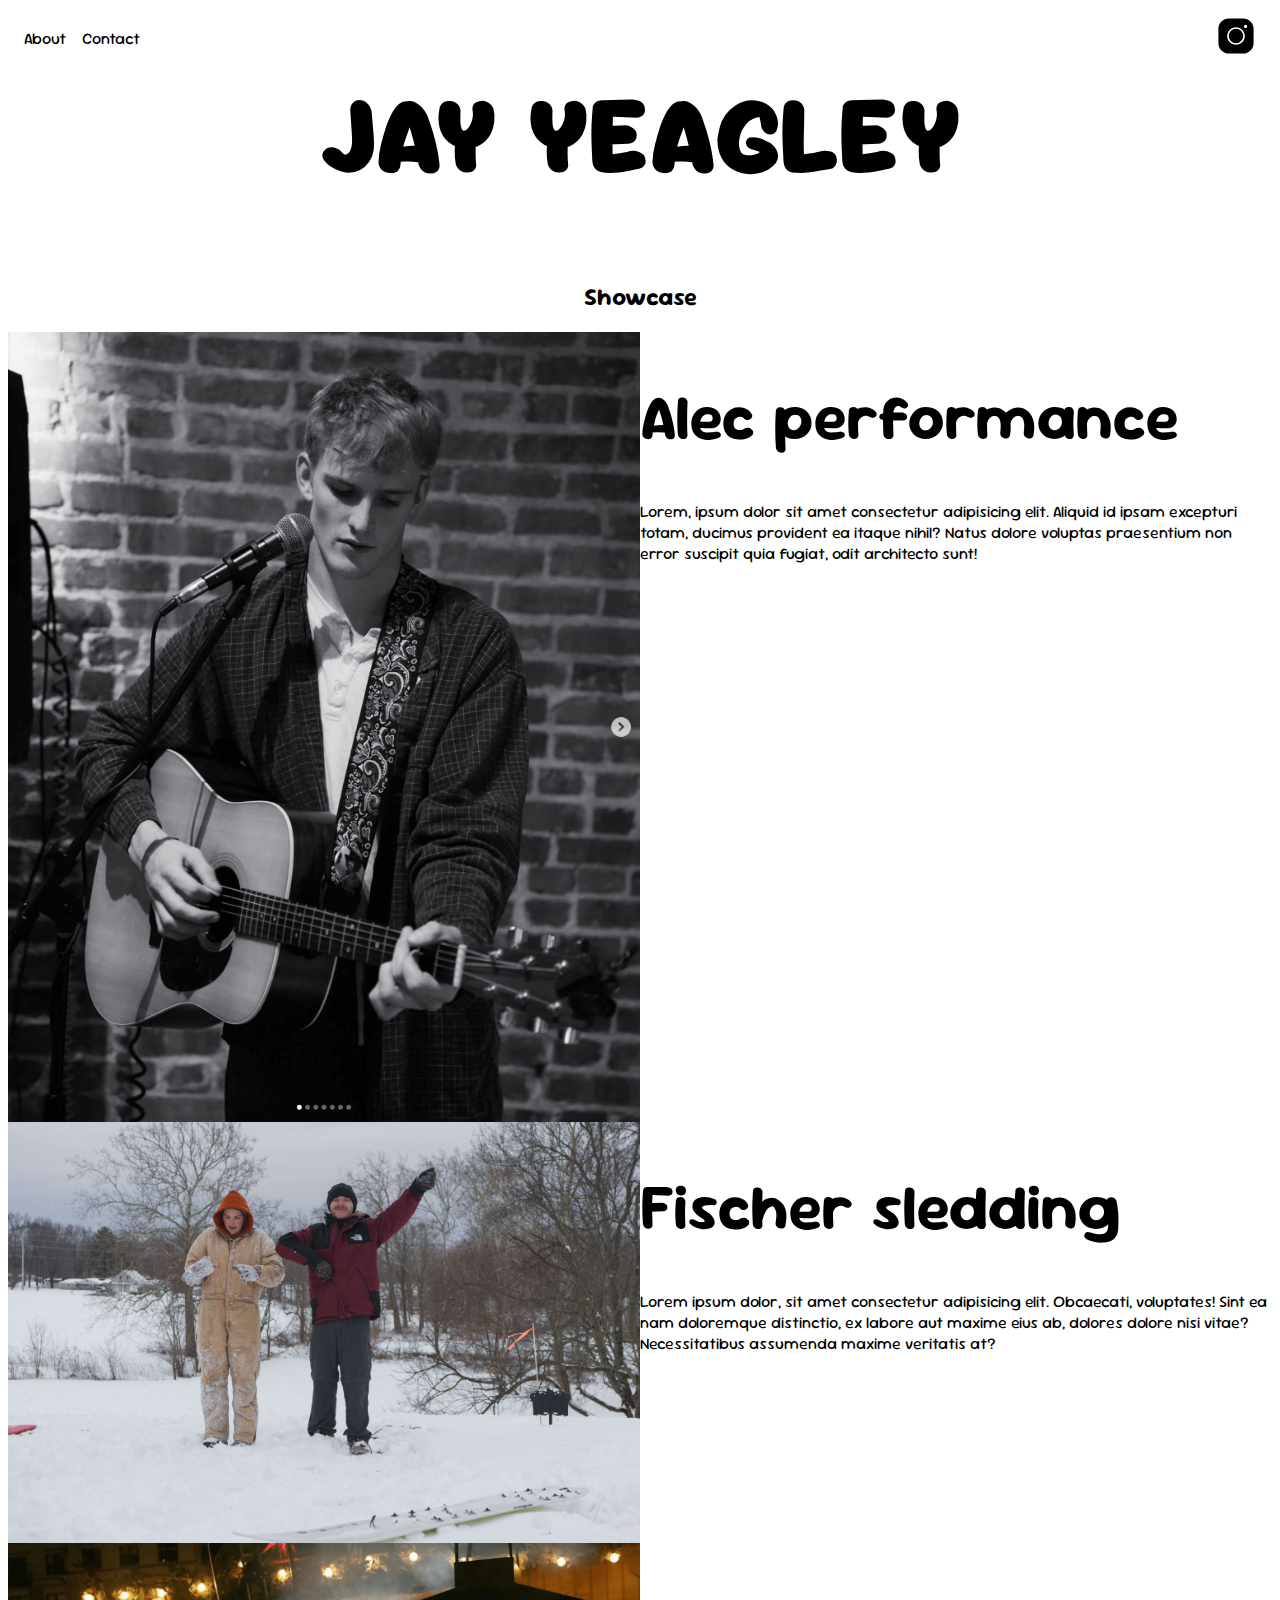
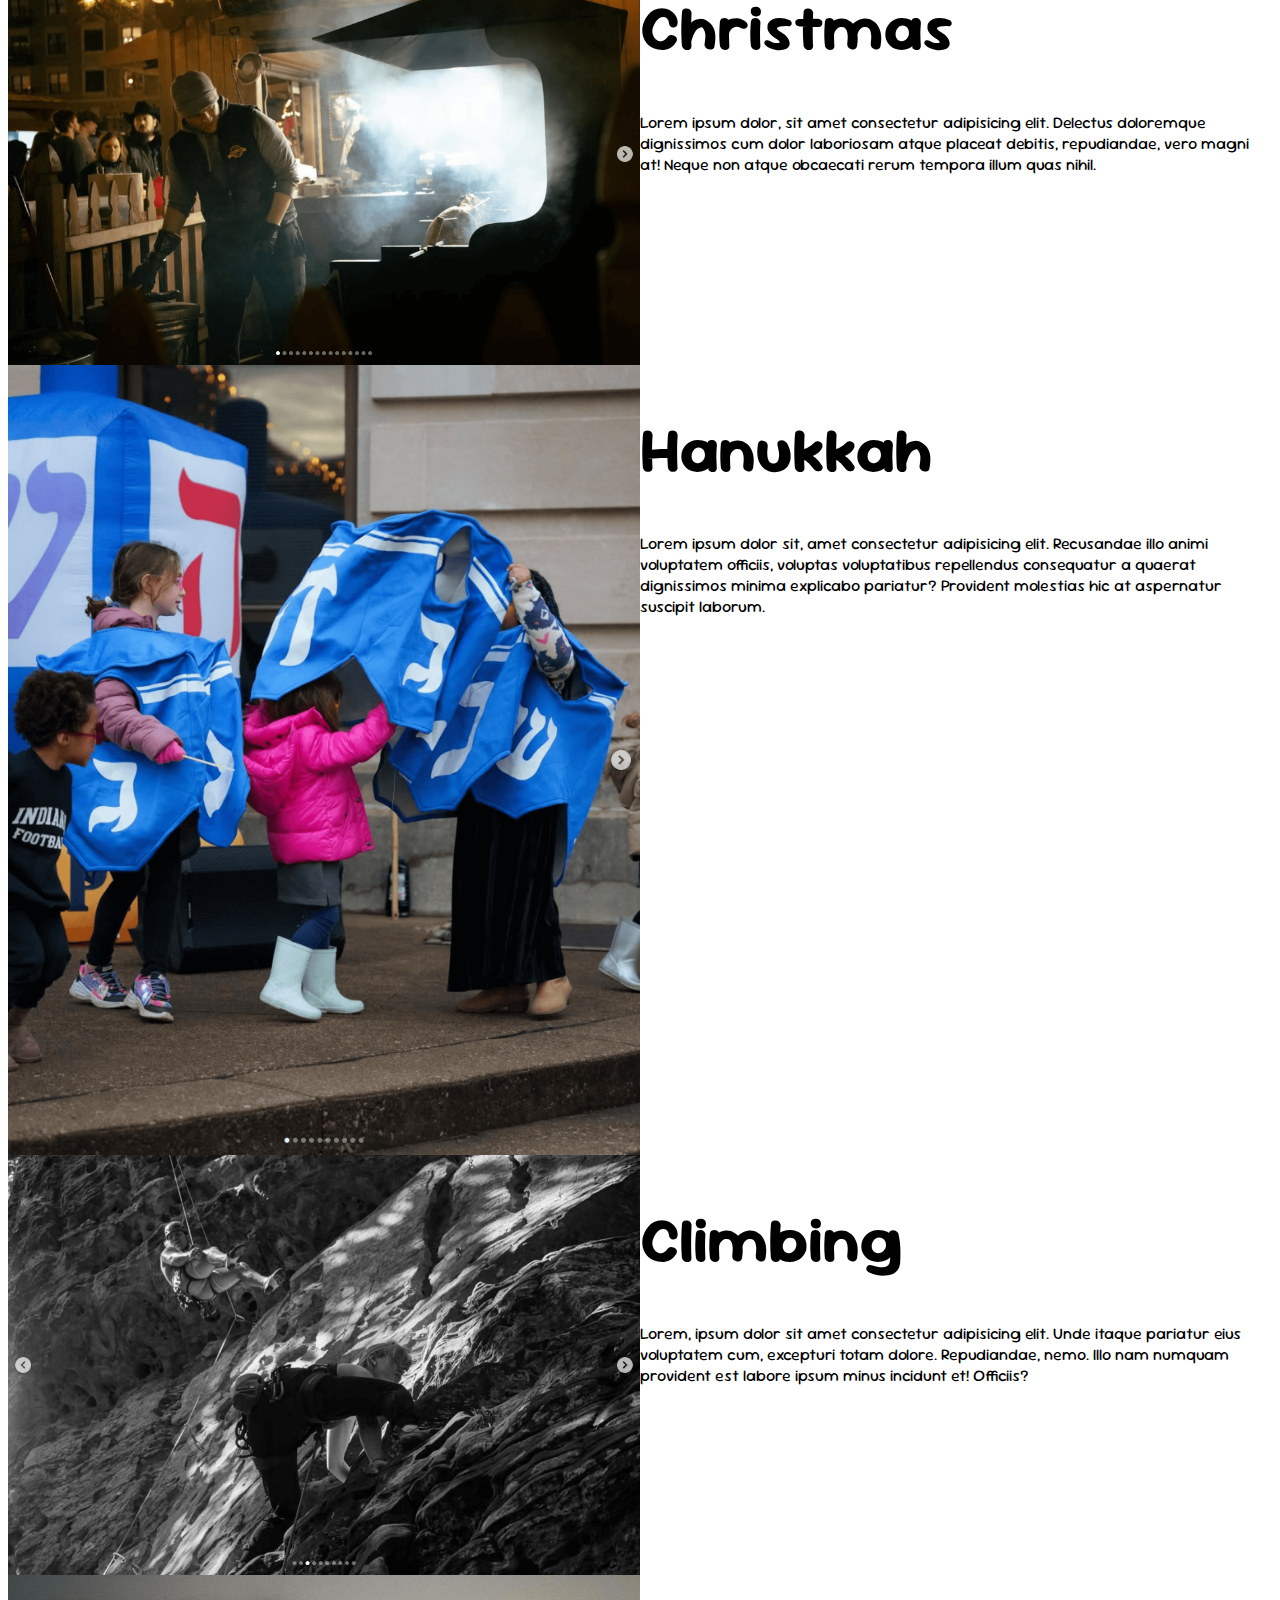
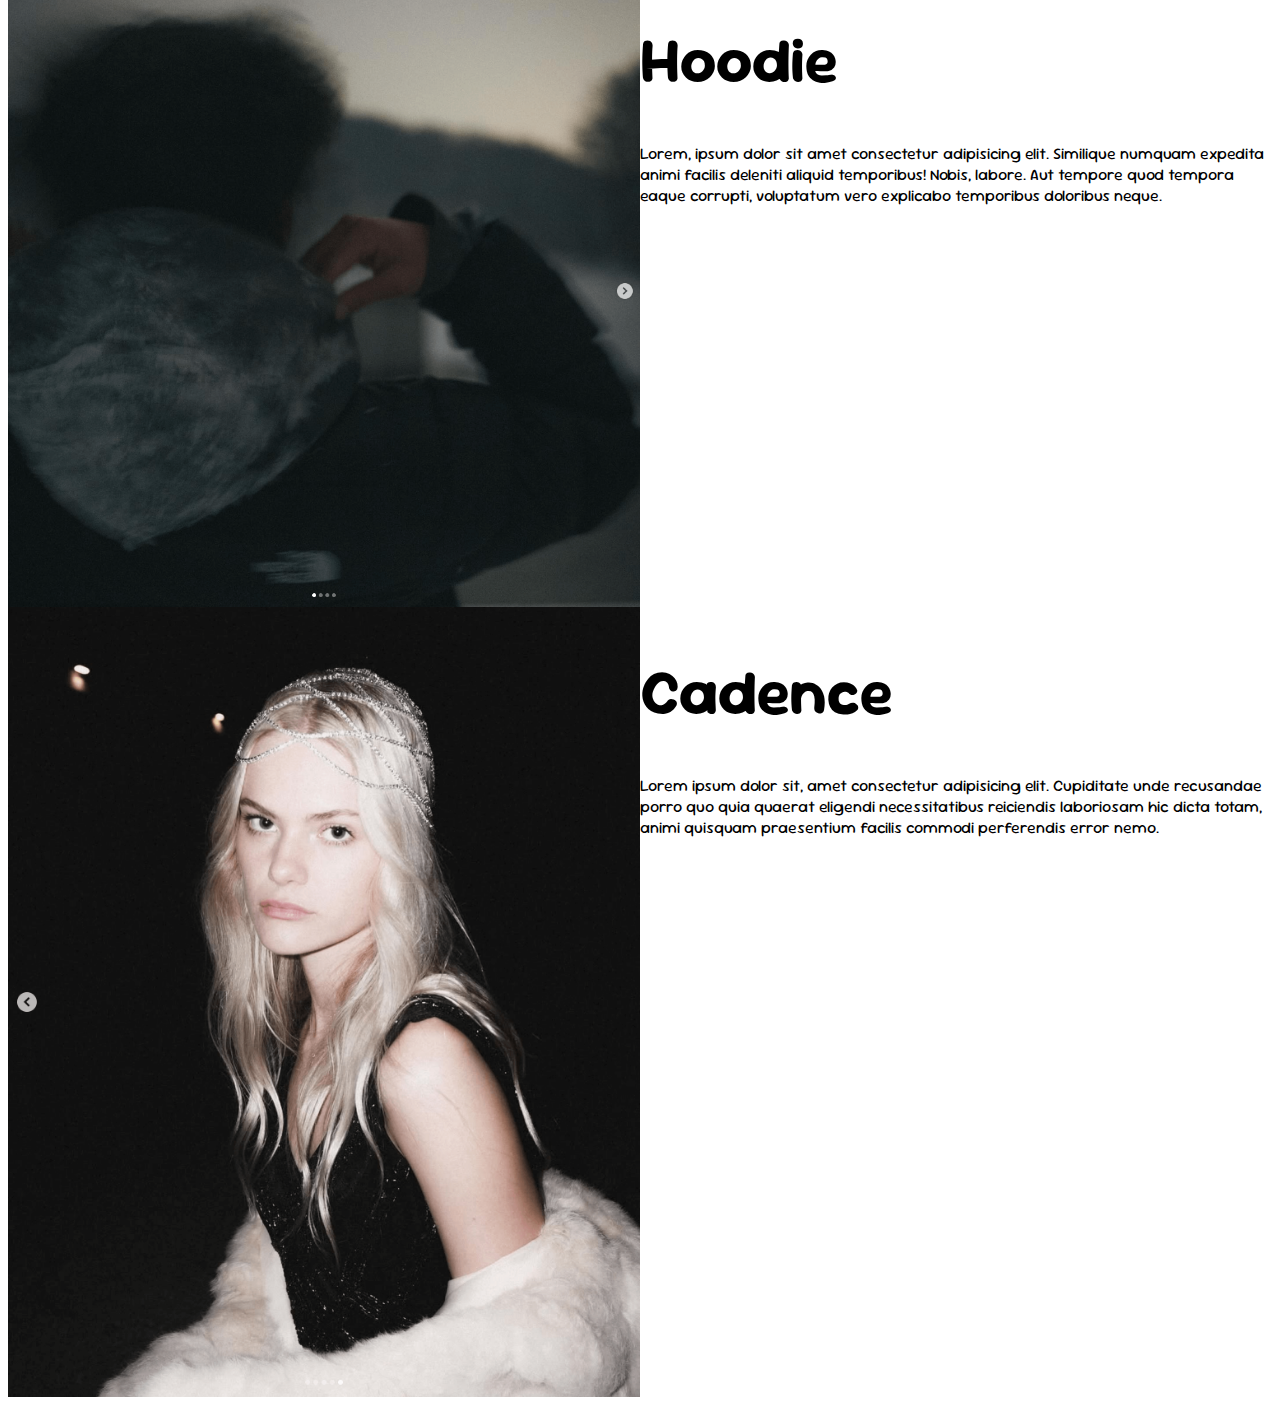
==== index.html @ 52b8f033 "improve mobile layout" ====
<!DOCTYPE html>
<html lang="en-US">
  <head>
    <meta charset="utf-8" />
    <meta name="author" content="Ben Yeagley" />
    <meta
      name="description"
      content="A showcase of photography by Jay Yeagley."
    />
    <title>Jay Yeagley</title>
    <link rel="stylesheet" href="styles.css" />
    <link rel="preconnect" href="https://fonts.googleapis.com" />
    <link rel="preconnect" href="https://fonts.gstatic.com" crossorigin />
    <link
      href="https://fonts.googleapis.com/css2?family=Sour+Gummy:ital,wght@0,100..900;1,100..900&display=swap"
      rel="stylesheet"
    />
    <script src="index.js" defer></script>
  </head>
  <body>
    <div class="nav-bar">
      <nav>
        <ul>
          <li>About</li>
          <li>Contact</li>
        </ul>
      </nav>
      <div class="social-media">
        <ul>
          <li>
            <svg
              xmlns="http://www.w3.org/2000/svg"
              viewBox="0 0 50 50"
              width="40px"
              height="40px"
            >
              <style>
                path {
                  fill: black;
                }
                @media (prefers-color-scheme: dark) {
                  path {
                    fill: white;
                  }
                }
              </style>
              <path
                d="M 16 3 C 8.83 3 3 8.83 3 16 L 3 34 C 3 41.17 8.83 47 16 47 L 34 47 C 41.17 47 47 41.17 47 34 L 47 16 C 47 8.83 41.17 3 34 3 L 16 3 z M 37 11 C 38.1 11 39 11.9 39 13 C 39 14.1 38.1 15 37 15 C 35.9 15 35 14.1 35 13 C 35 11.9 35.9 11 37 11 z M 25 14 C 31.07 14 36 18.93 36 25 C 36 31.07 31.07 36 25 36 C 18.93 36 14 31.07 14 25 C 14 18.93 18.93 14 25 14 z M 25 16 C 20.04 16 16 20.04 16 25 C 16 29.96 20.04 34 25 34 C 29.96 34 34 29.96 34 25 C 34 20.04 29.96 16 25 16 z"
              />
            </svg>
          </li>
        </ul>
      </div>
    </div>

    <h1 class="name">JAY YEAGLEY</h1>

    <h2 class="showcase-header">Showcase</h2>
    <div class="card-container">
      <div class="card-wrapper">
        <img src="images/alec-cover.png" width="1536" height="1920" />
        <div class="description">
          <h1 class="shoot-title">Alec performance</h1>
          <p class="shoot-description">
            Lorem, ipsum dolor sit amet consectetur adipisicing elit. Aliquid id
            ipsam excepturi totam, ducimus provident ea itaque nihil? Natus
            dolore voluptas praesentium non error suscipit quia fugiat, odit
            architecto sunt!
          </p>
        </div>
      </div>
    </div>
    <div class="card-container">
      <div class="card-wrapper">
        <img src="images/fischer-sled-cover.jpg" width="1920" height="1280" />
        <div class="description">
          <h1 class="shoot-title">Fischer sledding</h1>
          <p class="shoot-description">
            Lorem ipsum dolor, sit amet consectetur adipisicing elit. Obcaecati,
            voluptates! Sint ea nam doloremque distinctio, ex labore aut maxime
            eius ab, dolores dolore nisi vitae? Necessitatibus assumenda maxime
            veritatis at?
          </p>
        </div>
      </div>
    </div>
    <div class="card-container">
      <div class="card-wrapper">
        <img src="images/christmas-cover.png" width="1920" height="1280" />
        <div class="description">
          <h1 class="shoot-title">Christmas</h1>
          <p class="shoot-description">
            Lorem ipsum dolor, sit amet consectetur adipisicing elit. Delectus
            doloremque dignissimos cum dolor laboriosam atque placeat debitis,
            repudiandae, vero magni at! Neque non atque obcaecati rerum tempora
            illum quas nihil.
          </p>
        </div>
      </div>
    </div>
    <div class="card-container">
      <div class="card-wrapper">
        <img src="images/hanukkah-cover.png" width="1536" height="1920" />
        <div class="description">
          <h1 class="shoot-title">Hanukkah</h1>
          <p class="shoot-description">
            Lorem ipsum dolor sit, amet consectetur adipisicing elit. Recusandae
            illo animi voluptatem officiis, voluptas voluptatibus repellendus
            consequatur a quaerat dignissimos minima explicabo pariatur?
            Provident molestias hic at aspernatur suscipit laborum.
          </p>
        </div>
      </div>
    </div>
    <div class="card-container">
      <div class="card-wrapper">
        <img src="images/climbing-cover.png" width="1920" height="1280" />
        <div class="description">
          <h1 class="shoot-title">Climbing</h1>
          <p class="shoot-description">
            Lorem, ipsum dolor sit amet consectetur adipisicing elit. Unde
            itaque pariatur eius voluptatem cum, excepturi totam dolore.
            Repudiandae, nemo. Illo nam numquam provident est labore ipsum minus
            incidunt et! Officiis?
          </p>
        </div>
      </div>
    </div>
    <div class="card-container">
      <div class="card-wrapper">
        <img src="images/hoodie-cover.png" width="1920" height="1920" />
        <div class="description">
          <h1 class="shoot-title">Hoodie</h1>
          <p class="shoot-description">
            Lorem, ipsum dolor sit amet consectetur adipisicing elit. Similique
            numquam expedita animi facilis deleniti aliquid temporibus! Nobis,
            labore. Aut tempore quod tempora eaque corrupti, voluptatum vero
            explicabo temporibus doloribus neque.
          </p>
        </div>
      </div>
      <div class="card-container">
        <div class="card-wrapper">
          <img src="images/cadence-cover.png" width="1536" height="1920" />
          <div class="description">
            <h1 class="shoot-title">Cadence</h1>
            <p class="shoot-description">
              Lorem ipsum dolor sit, amet consectetur adipisicing elit.
              Cupiditate unde recusandae porro quo quia quaerat eligendi
              necessitatibus reiciendis laboriosam hic dicta totam, animi
              quisquam praesentium facilis commodi perferendis error nemo.
            </p>
          </div>
        </div>
      </div>
    </div>
    <footer></footer>
  </body>
</html>
---- styles.css ----
@view-transition {
  navigation: auto;
}

html {
  hanging-punctuation: first last;
  color-scheme: dark light;

  font-family: "Sour Gummy", serif;
  font-optical-sizing: auto;
  font-weight: 400;
  font-style: normal;
  font-variation-settings: "wdth" 100;
}

h1,
h2,
h3,
h4,
h5,
h6 {
  text-wrap: balance;
}

p,
li,
figcaption {
  max-width: 70ch;
  text-wrap: pretty;
}

header,
footer,
main,
section,
article {
  container-type: inline-size;
}

img {
  font-style: italic;

  background-repeat: no-repeat;
  background-size: cover;

  shape-margin: 1rem;

  max-width: 100%;
  height: auto;
  vertical-align: middle;
}

@media (prefers-reduced-motion: no-preference) {
  :has(:target) {
    scroll-behavior: smooth;
    scroll-padding-top: 3rem;
  }
}

.name {
  text-align: center;
  font-weight: 900;
  font-size: clamp(3.5rem, -0.2059rem + 16.4706vw, 7rem);
  margin-top: 0;
}

.nav-bar {
  display: flex;
  justify-content: space-between;
  align-items: center;
  margin-inline: 1rem;
  margin-top: 1rem;
}

.showcase-header {
  text-align: center;
}

ul {
  list-style: none;
  display: flex;
  gap: 1em;
  margin: 0;
  padding: 0;
}

li {
  display: inline;
  gap: 0.25em;
}

.card-container {
  container: card / inline-size;
}

.card-wrapper {
  display: grid;
  grid-template-columns: repeat(2, 1fr);

  img {
    height: 100%;
    object-fit: contain;
  }
}

.card-wrapper h1 {
  font-size: clamp(1.5rem, 7cqi, 4rem);
}

@container (max-width: 700px) {
  .card-wrapper {
    display: flex;
    position: relative;
    background: linear-gradient(to bottom, transparent, black);
    margin: 1em;

    h1 {
      position: absolute;
      left: 50%;
      top: 50%;
      transform: translate(-50%, -50%);
      text-align: center;
    }

    img {
      z-index: -1;
    }

    p {
      display: none;
    }
  }
}
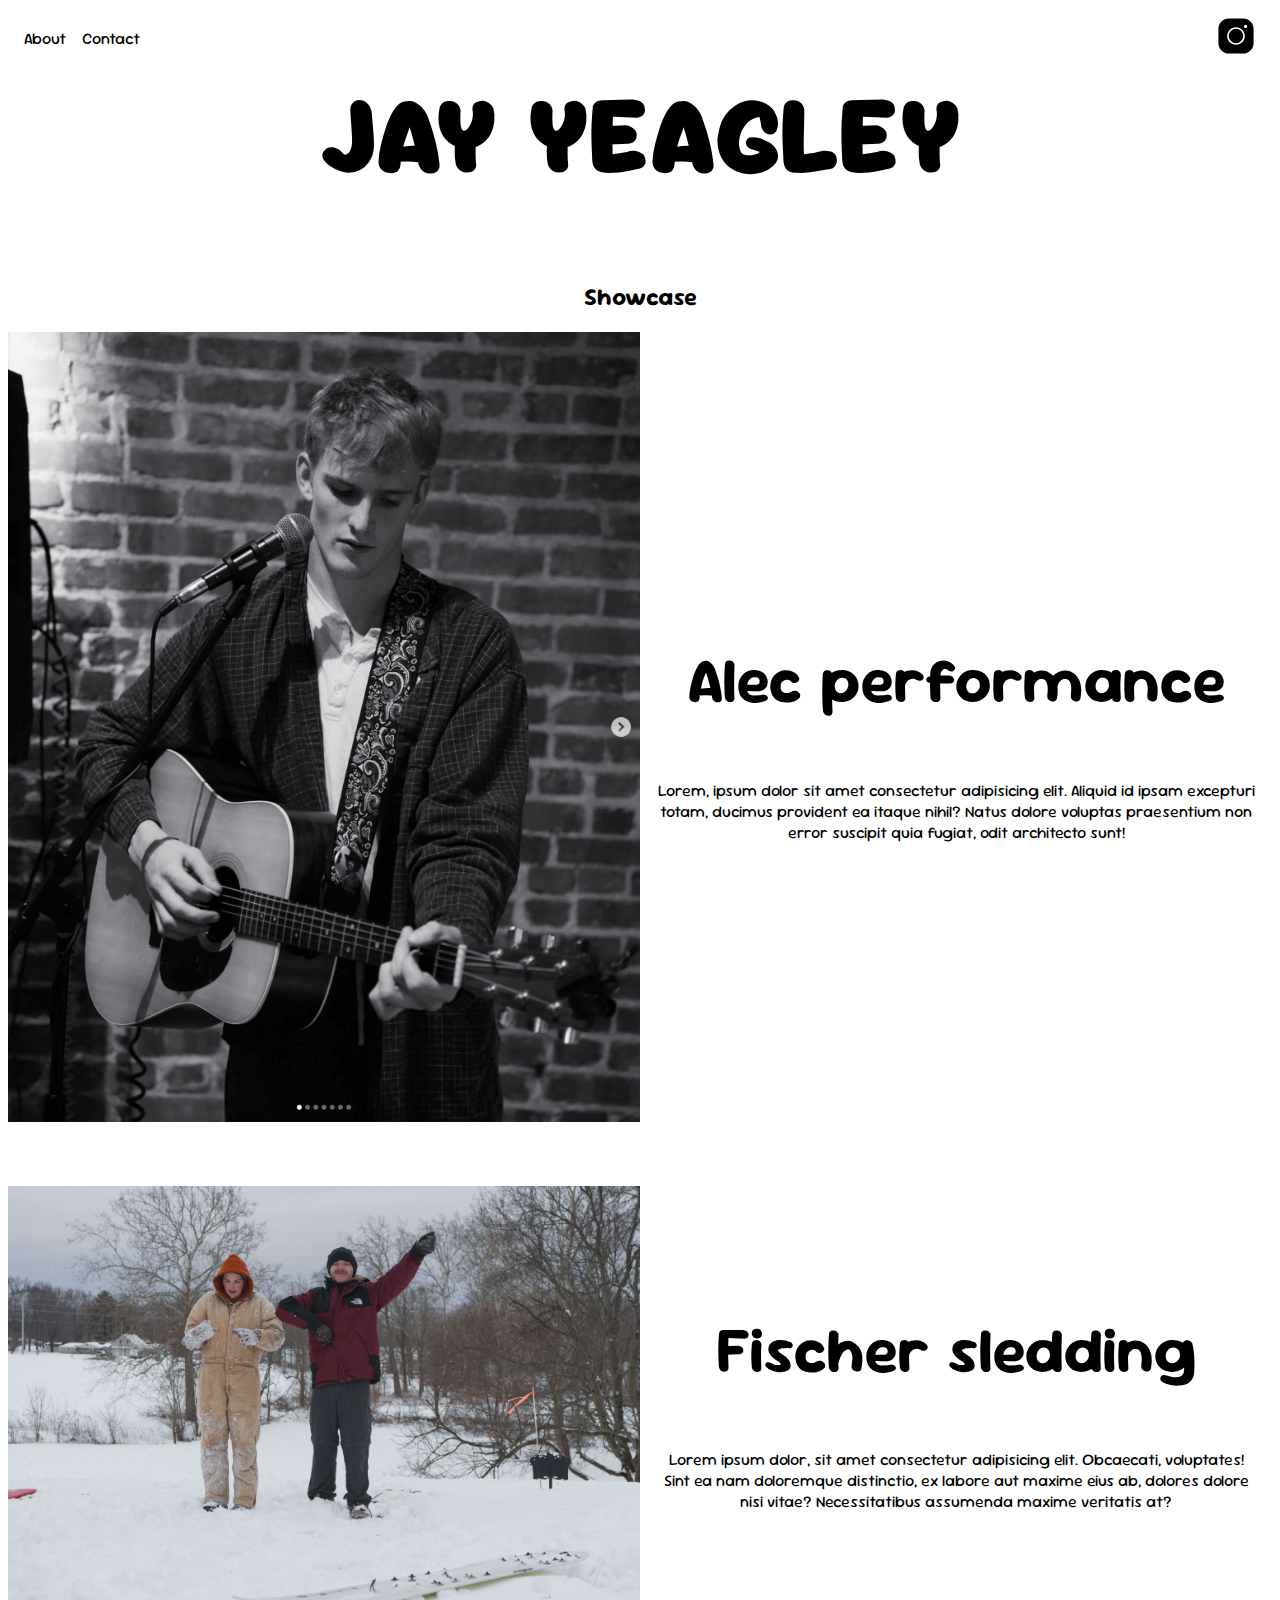
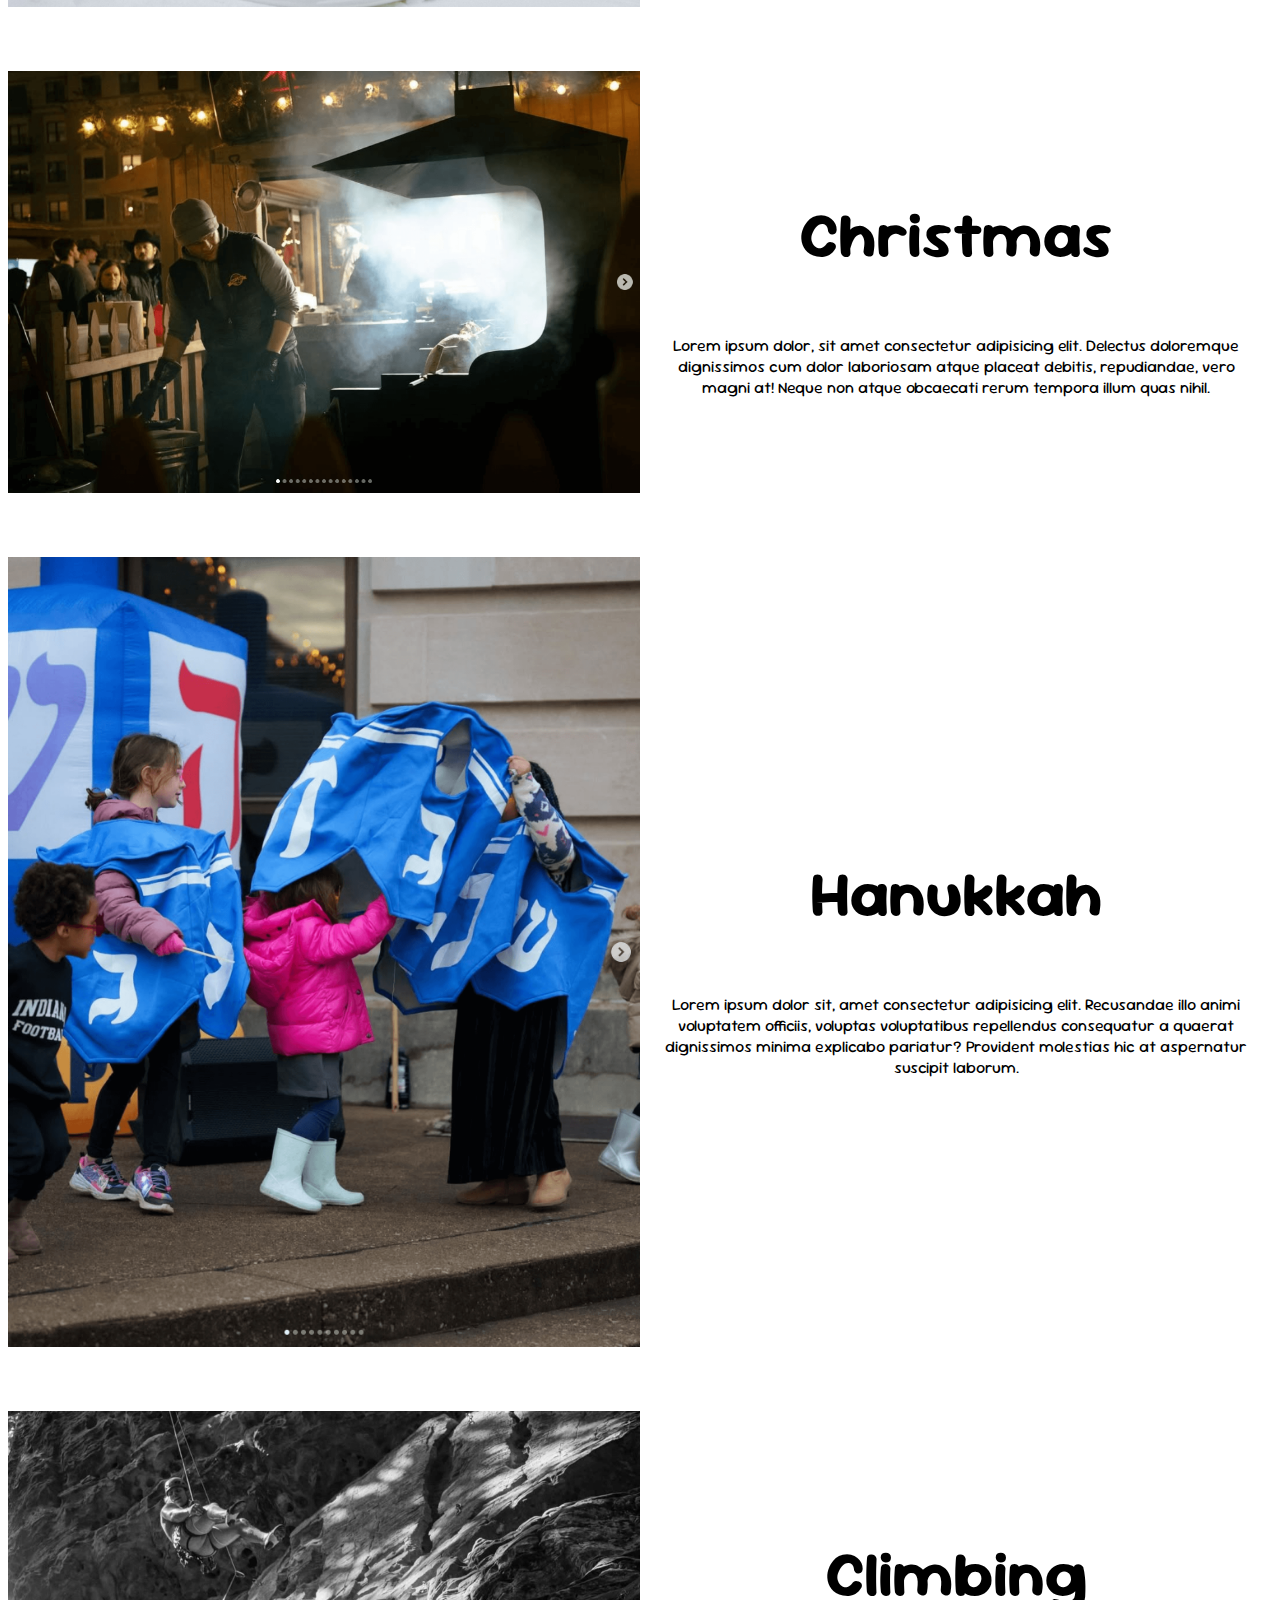
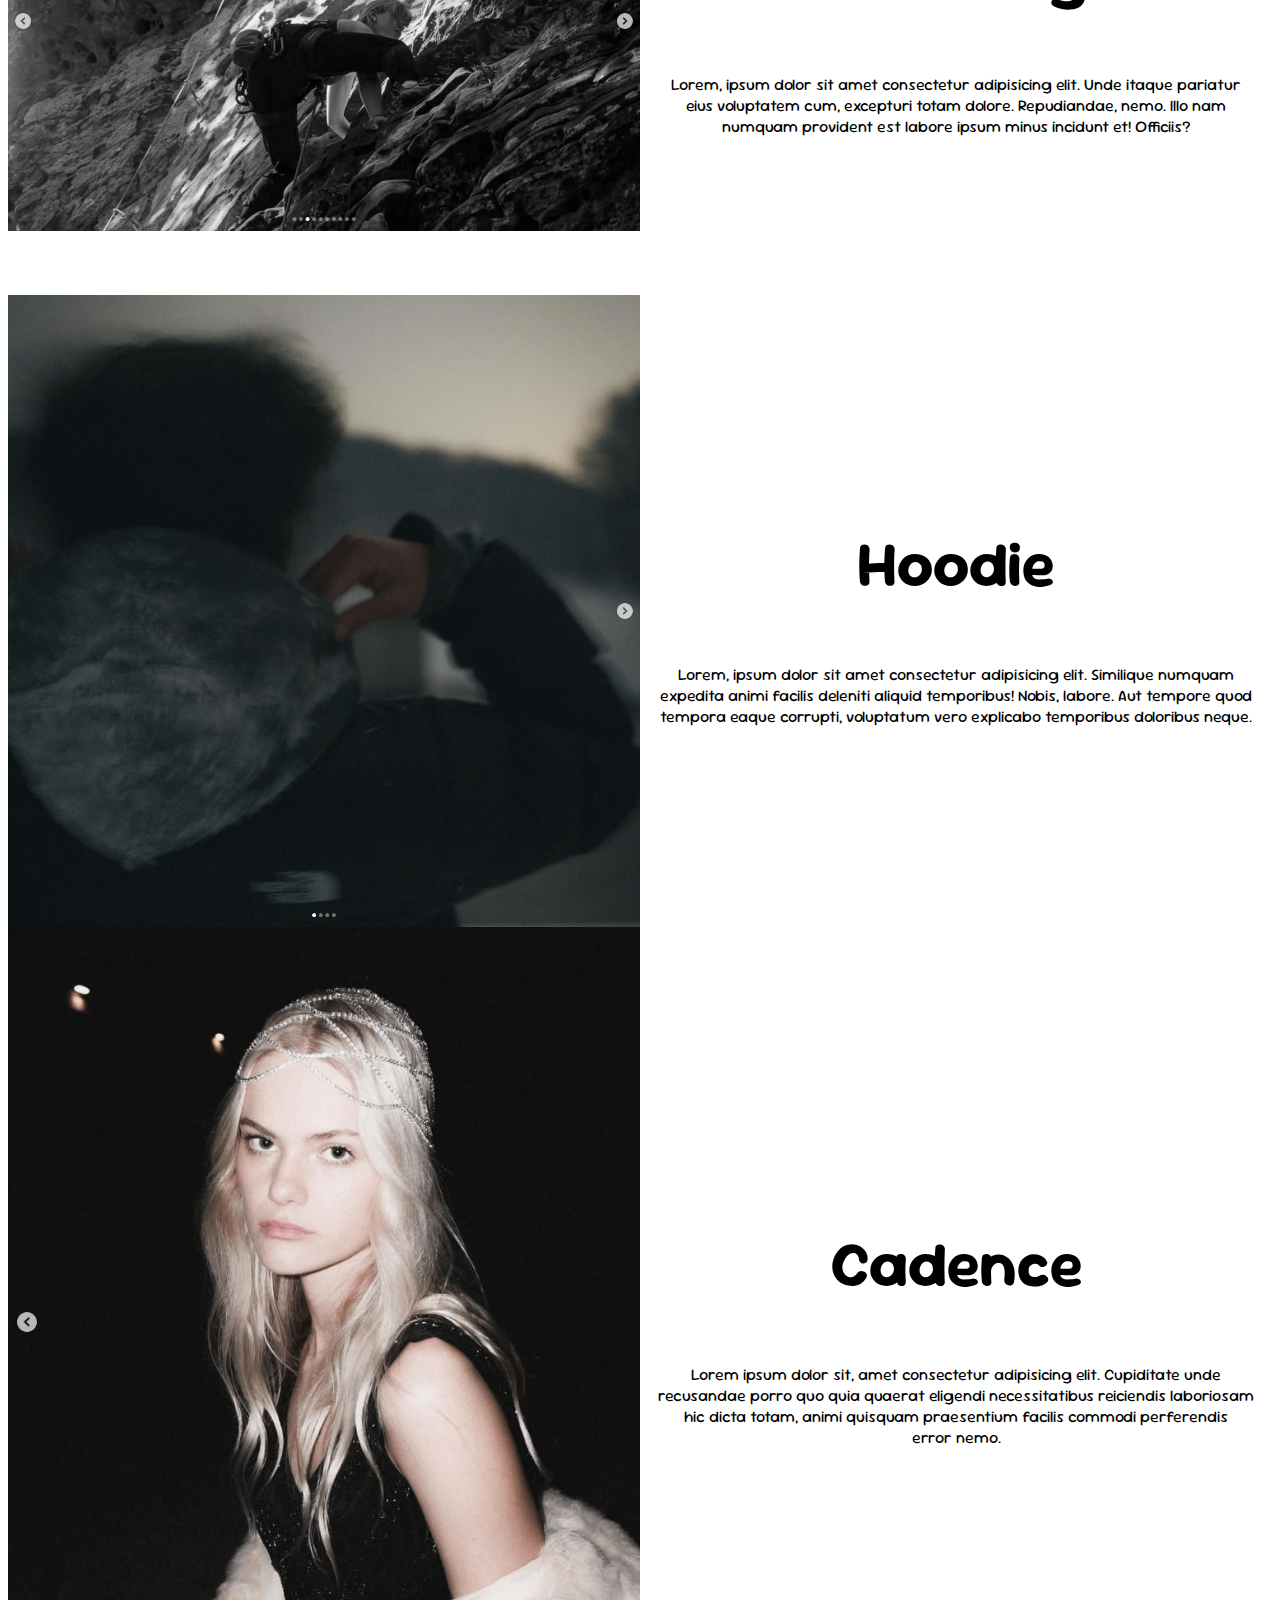
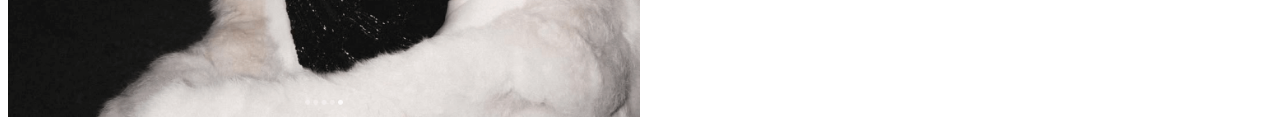
==== commit 0702d3e7: "handle landscape orientation" ====
--- a/index.html
+++ b/index.html
@@ -56,100 +56,102 @@
     <h1 class="name">JAY YEAGLEY</h1>
 
     <h2 class="showcase-header">Showcase</h2>
-    <div class="card-container">
-      <div class="card-wrapper">
-        <img src="images/alec-cover.png" width="1536" height="1920" />
-        <div class="description">
-          <h1 class="shoot-title">Alec performance</h1>
-          <p class="shoot-description">
-            Lorem, ipsum dolor sit amet consectetur adipisicing elit. Aliquid id
-            ipsam excepturi totam, ducimus provident ea itaque nihil? Natus
-            dolore voluptas praesentium non error suscipit quia fugiat, odit
-            architecto sunt!
-          </p>
-        </div>
-      </div>
-    </div>
-    <div class="card-container">
-      <div class="card-wrapper">
-        <img src="images/fischer-sled-cover.jpg" width="1920" height="1280" />
-        <div class="description">
-          <h1 class="shoot-title">Fischer sledding</h1>
-          <p class="shoot-description">
-            Lorem ipsum dolor, sit amet consectetur adipisicing elit. Obcaecati,
-            voluptates! Sint ea nam doloremque distinctio, ex labore aut maxime
-            eius ab, dolores dolore nisi vitae? Necessitatibus assumenda maxime
-            veritatis at?
-          </p>
-        </div>
-      </div>
-    </div>
-    <div class="card-container">
-      <div class="card-wrapper">
-        <img src="images/christmas-cover.png" width="1920" height="1280" />
-        <div class="description">
-          <h1 class="shoot-title">Christmas</h1>
-          <p class="shoot-description">
-            Lorem ipsum dolor, sit amet consectetur adipisicing elit. Delectus
-            doloremque dignissimos cum dolor laboriosam atque placeat debitis,
-            repudiandae, vero magni at! Neque non atque obcaecati rerum tempora
-            illum quas nihil.
-          </p>
-        </div>
-      </div>
-    </div>
-    <div class="card-container">
-      <div class="card-wrapper">
-        <img src="images/hanukkah-cover.png" width="1536" height="1920" />
-        <div class="description">
-          <h1 class="shoot-title">Hanukkah</h1>
-          <p class="shoot-description">
-            Lorem ipsum dolor sit, amet consectetur adipisicing elit. Recusandae
-            illo animi voluptatem officiis, voluptas voluptatibus repellendus
-            consequatur a quaerat dignissimos minima explicabo pariatur?
-            Provident molestias hic at aspernatur suscipit laborum.
-          </p>
-        </div>
-      </div>
-    </div>
-    <div class="card-container">
-      <div class="card-wrapper">
-        <img src="images/climbing-cover.png" width="1920" height="1280" />
-        <div class="description">
-          <h1 class="shoot-title">Climbing</h1>
-          <p class="shoot-description">
-            Lorem, ipsum dolor sit amet consectetur adipisicing elit. Unde
-            itaque pariatur eius voluptatem cum, excepturi totam dolore.
-            Repudiandae, nemo. Illo nam numquam provident est labore ipsum minus
-            incidunt et! Officiis?
-          </p>
-        </div>
-      </div>
-    </div>
-    <div class="card-container">
-      <div class="card-wrapper">
-        <img src="images/hoodie-cover.png" width="1920" height="1920" />
-        <div class="description">
-          <h1 class="shoot-title">Hoodie</h1>
-          <p class="shoot-description">
-            Lorem, ipsum dolor sit amet consectetur adipisicing elit. Similique
-            numquam expedita animi facilis deleniti aliquid temporibus! Nobis,
-            labore. Aut tempore quod tempora eaque corrupti, voluptatum vero
-            explicabo temporibus doloribus neque.
-          </p>
+    <div class="showcase">
+      <div class="card-container">
+        <div class="card-wrapper">
+          <img src="images/alec-cover.png" width="1536" height="1920" />
+          <div class="description">
+            <h1 class="shoot-title">Alec performance</h1>
+            <p class="shoot-description">
+              Lorem, ipsum dolor sit amet consectetur adipisicing elit. Aliquid
+              id ipsam excepturi totam, ducimus provident ea itaque nihil? Natus
+              dolore voluptas praesentium non error suscipit quia fugiat, odit
+              architecto sunt!
+            </p>
+          </div>
         </div>
       </div>
       <div class="card-container">
         <div class="card-wrapper">
-          <img src="images/cadence-cover.png" width="1536" height="1920" />
+          <img src="images/fischer-sled-cover.jpg" width="1920" height="1280" />
           <div class="description">
-            <h1 class="shoot-title">Cadence</h1>
+            <h1 class="shoot-title">Fischer sledding</h1>
+            <p class="shoot-description">
+              Lorem ipsum dolor, sit amet consectetur adipisicing elit.
+              Obcaecati, voluptates! Sint ea nam doloremque distinctio, ex
+              labore aut maxime eius ab, dolores dolore nisi vitae?
+              Necessitatibus assumenda maxime veritatis at?
+            </p>
+          </div>
+        </div>
+      </div>
+      <div class="card-container">
+        <div class="card-wrapper">
+          <img src="images/christmas-cover.png" width="1920" height="1280" />
+          <div class="description">
+            <h1 class="shoot-title">Christmas</h1>
+            <p class="shoot-description">
+              Lorem ipsum dolor, sit amet consectetur adipisicing elit. Delectus
+              doloremque dignissimos cum dolor laboriosam atque placeat debitis,
+              repudiandae, vero magni at! Neque non atque obcaecati rerum
+              tempora illum quas nihil.
+            </p>
+          </div>
+        </div>
+      </div>
+      <div class="card-container">
+        <div class="card-wrapper">
+          <img src="images/hanukkah-cover.png" width="1536" height="1920" />
+          <div class="description">
+            <h1 class="shoot-title">Hanukkah</h1>
             <p class="shoot-description">
               Lorem ipsum dolor sit, amet consectetur adipisicing elit.
-              Cupiditate unde recusandae porro quo quia quaerat eligendi
-              necessitatibus reiciendis laboriosam hic dicta totam, animi
-              quisquam praesentium facilis commodi perferendis error nemo.
+              Recusandae illo animi voluptatem officiis, voluptas voluptatibus
+              repellendus consequatur a quaerat dignissimos minima explicabo
+              pariatur? Provident molestias hic at aspernatur suscipit laborum.
             </p>
+          </div>
+        </div>
+      </div>
+      <div class="card-container">
+        <div class="card-wrapper">
+          <img src="images/climbing-cover.png" width="1920" height="1280" />
+          <div class="description">
+            <h1 class="shoot-title">Climbing</h1>
+            <p class="shoot-description">
+              Lorem, ipsum dolor sit amet consectetur adipisicing elit. Unde
+              itaque pariatur eius voluptatem cum, excepturi totam dolore.
+              Repudiandae, nemo. Illo nam numquam provident est labore ipsum
+              minus incidunt et! Officiis?
+            </p>
+          </div>
+        </div>
+      </div>
+      <div class="card-container">
+        <div class="card-wrapper">
+          <img src="images/hoodie-cover.png" width="1920" height="1920" />
+          <div class="description">
+            <h1 class="shoot-title">Hoodie</h1>
+            <p class="shoot-description">
+              Lorem, ipsum dolor sit amet consectetur adipisicing elit.
+              Similique numquam expedita animi facilis deleniti aliquid
+              temporibus! Nobis, labore. Aut tempore quod tempora eaque
+              corrupti, voluptatum vero explicabo temporibus doloribus neque.
+            </p>
+          </div>
+        </div>
+        <div class="card-container">
+          <div class="card-wrapper">
+            <img src="images/cadence-cover.png" width="1536" height="1920" />
+            <div class="description">
+              <h1 class="shoot-title">Cadence</h1>
+              <p class="shoot-description">
+                Lorem ipsum dolor sit, amet consectetur adipisicing elit.
+                Cupiditate unde recusandae porro quo quia quaerat eligendi
+                necessitatibus reiciendis laboriosam hic dicta totam, animi
+                quisquam praesentium facilis commodi perferendis error nemo.
+              </p>
+            </div>
           </div>
         </div>
       </div>
--- a/styles.css
+++ b/styles.css
@@ -89,6 +89,12 @@
   gap: 0.25em;
 }
 
+.showcase {
+  display: flex;
+  flex-direction: column;
+  gap: 4em;
+}
+
 .card-container {
   container: card / inline-size;
 }
@@ -105,9 +111,22 @@
 
 .card-wrapper h1 {
   font-size: clamp(1.5rem, 7cqi, 4rem);
+  text-align: center;
 }
 
-@container (max-width: 700px) {
+.description {
+  margin: 1em;
+  display: flex;
+  flex-direction: column;
+  align-items: center;
+  justify-content: center;
+
+  p {
+    text-align: center;
+  }
+}
+
+@media (max-width: 1000px) and (orientation: portrait) {
   .card-wrapper {
     display: flex;
     position: relative;
@@ -119,7 +138,6 @@
       left: 50%;
       top: 50%;
       transform: translate(-50%, -50%);
-      text-align: center;
     }
 
     img {
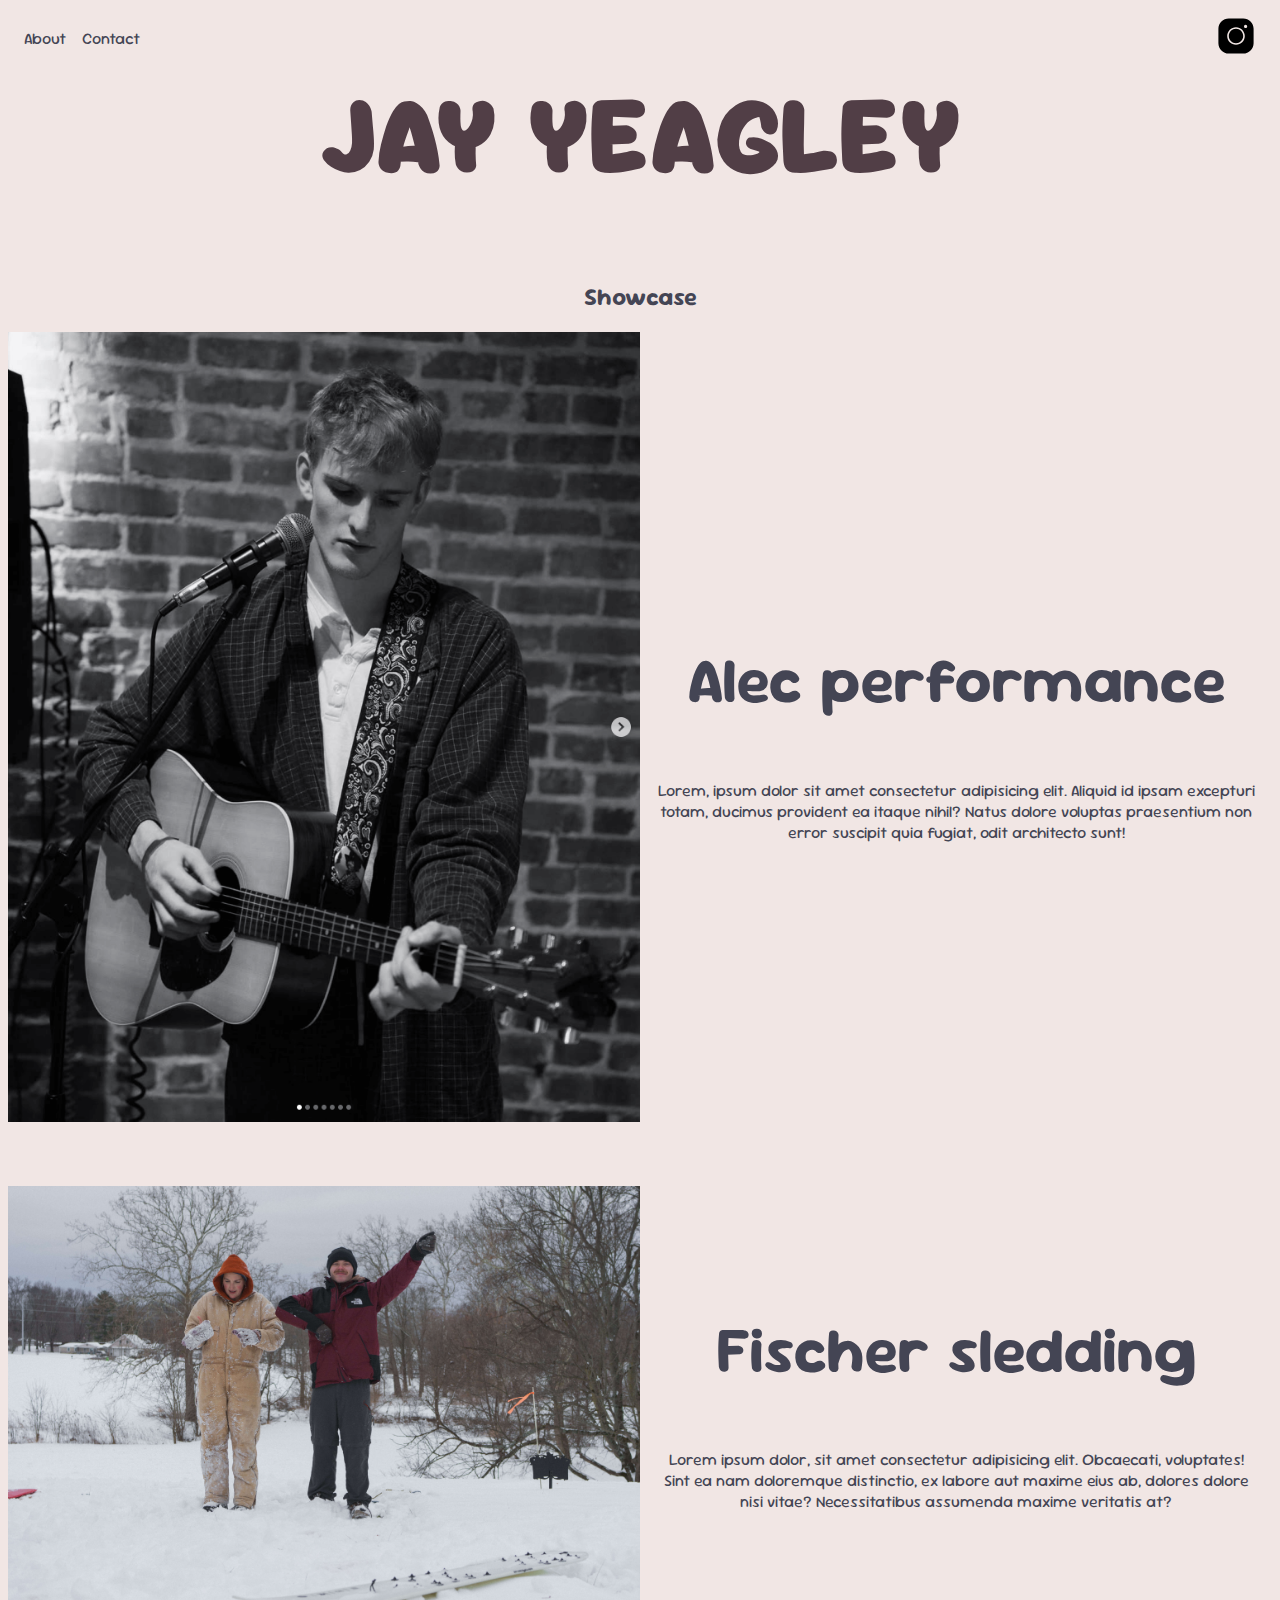
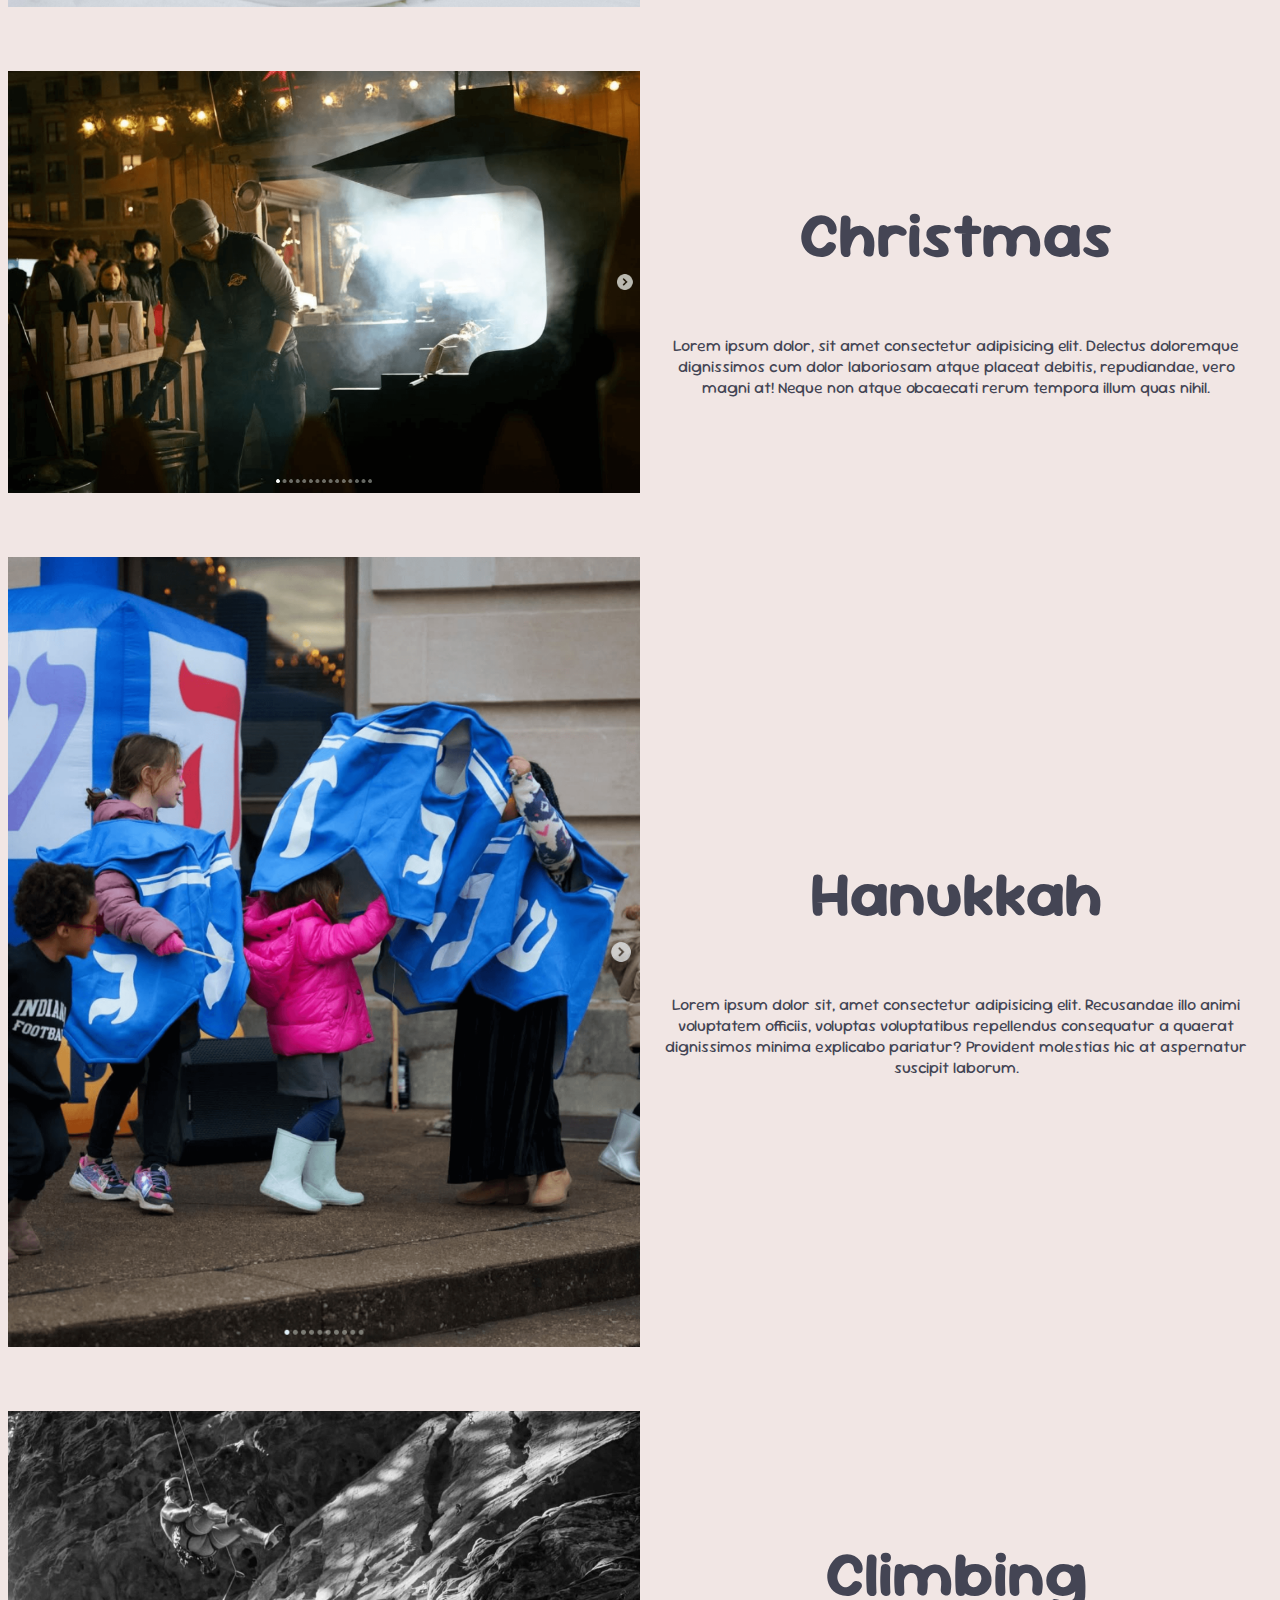
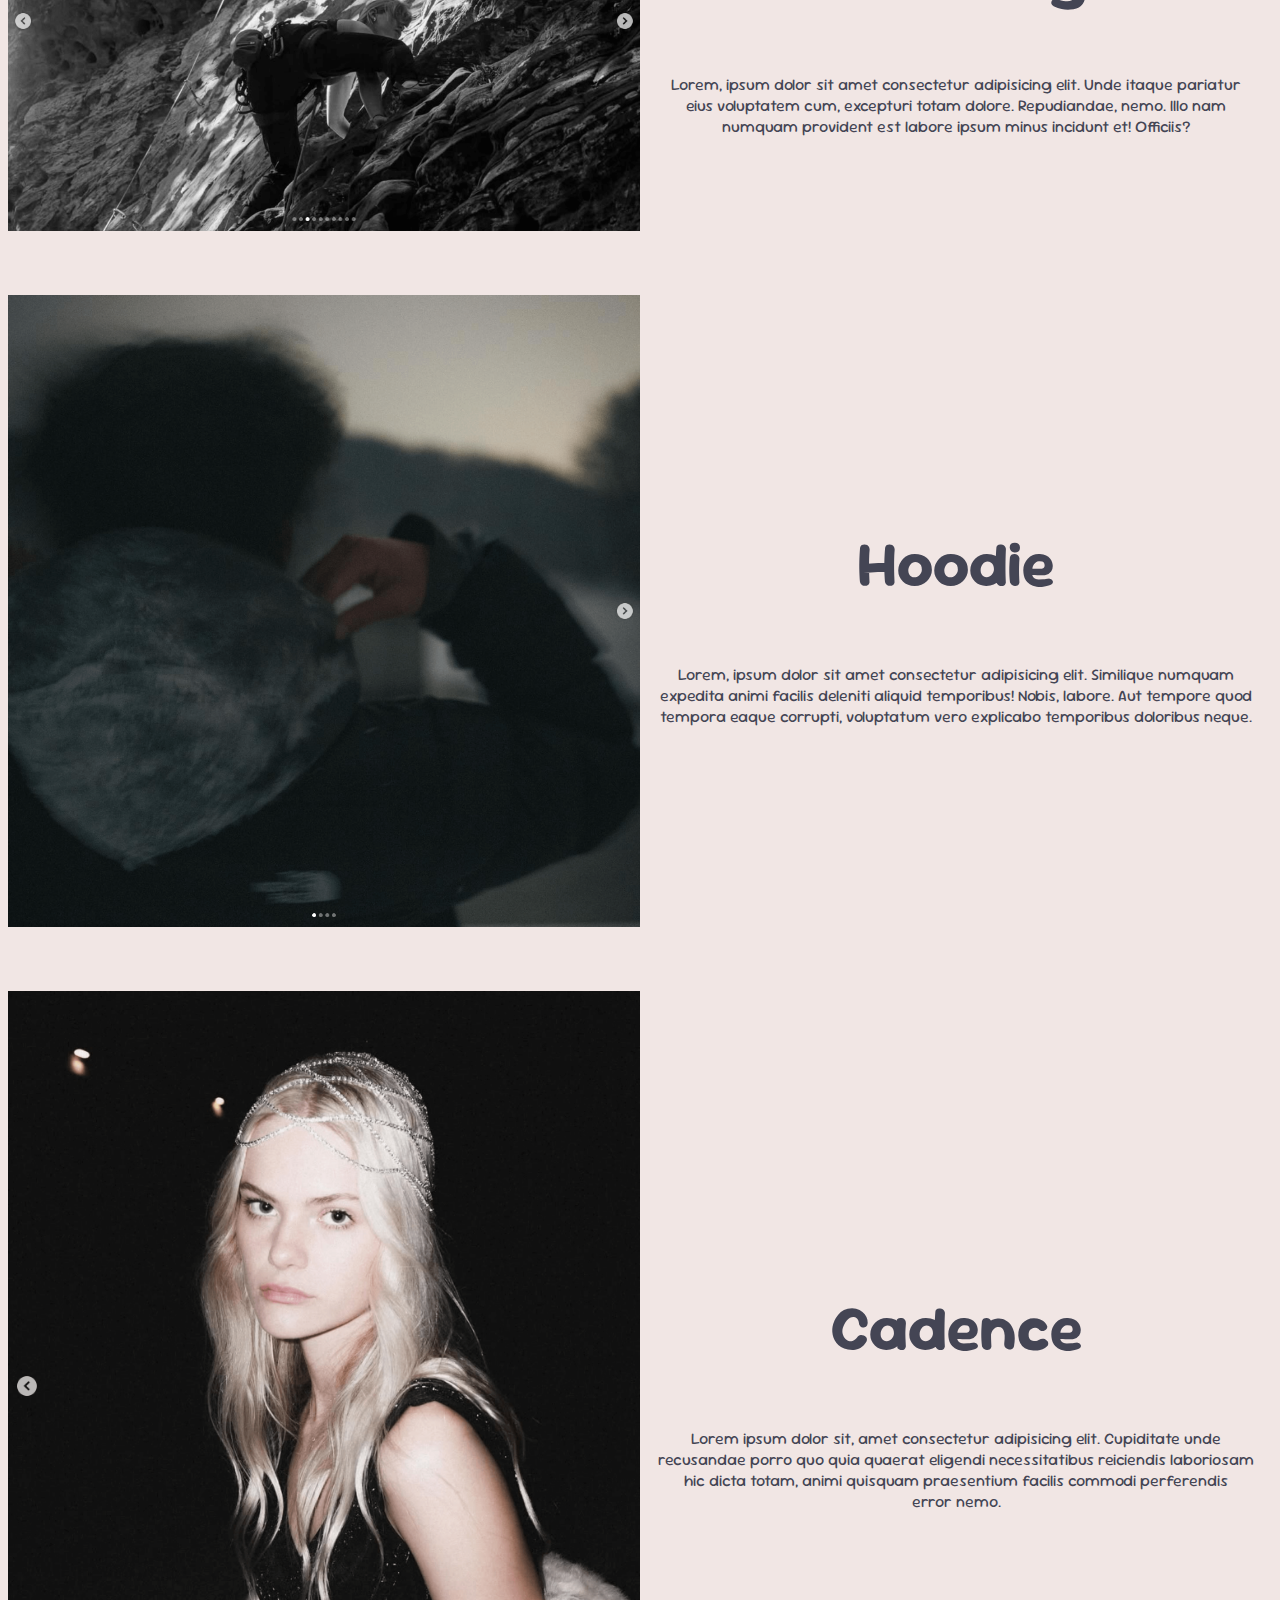
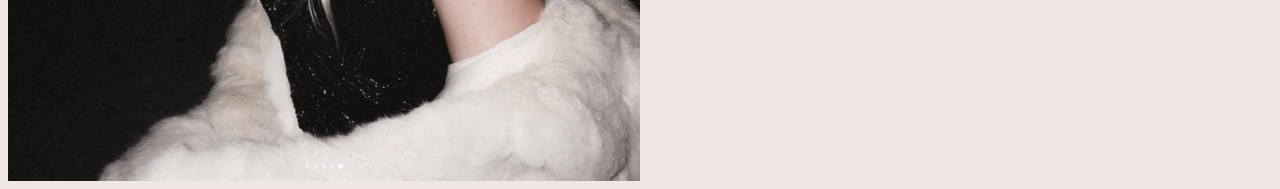
==== commit 6c10cb23: "fix grouping of final two showcases" ====
--- a/index.html
+++ b/index.html
@@ -28,26 +28,28 @@
       <div class="social-media">
         <ul>
           <li>
-            <svg
-              xmlns="http://www.w3.org/2000/svg"
-              viewBox="0 0 50 50"
-              width="40px"
-              height="40px"
-            >
-              <style>
-                path {
-                  fill: black;
-                }
-                @media (prefers-color-scheme: dark) {
+            <a href="https://instagram.com/jaytookthesephotos" target="_blank">
+              <svg
+                xmlns="http://www.w3.org/2000/svg"
+                viewBox="0 0 50 50"
+                width="40px"
+                height="40px"
+              >
+                <style>
                   path {
-                    fill: white;
+                    fill: black;
                   }
-                }
-              </style>
-              <path
-                d="M 16 3 C 8.83 3 3 8.83 3 16 L 3 34 C 3 41.17 8.83 47 16 47 L 34 47 C 41.17 47 47 41.17 47 34 L 47 16 C 47 8.83 41.17 3 34 3 L 16 3 z M 37 11 C 38.1 11 39 11.9 39 13 C 39 14.1 38.1 15 37 15 C 35.9 15 35 14.1 35 13 C 35 11.9 35.9 11 37 11 z M 25 14 C 31.07 14 36 18.93 36 25 C 36 31.07 31.07 36 25 36 C 18.93 36 14 31.07 14 25 C 14 18.93 18.93 14 25 14 z M 25 16 C 20.04 16 16 20.04 16 25 C 16 29.96 20.04 34 25 34 C 29.96 34 34 29.96 34 25 C 34 20.04 29.96 16 25 16 z"
-              />
-            </svg>
+                  @media (prefers-color-scheme: dark) {
+                    path {
+                      fill: white;
+                    }
+                  }
+                </style>
+                <path
+                  d="M 16 3 C 8.83 3 3 8.83 3 16 L 3 34 C 3 41.17 8.83 47 16 47 L 34 47 C 41.17 47 47 41.17 47 34 L 47 16 C 47 8.83 41.17 3 34 3 L 16 3 z M 37 11 C 38.1 11 39 11.9 39 13 C 39 14.1 38.1 15 37 15 C 35.9 15 35 14.1 35 13 C 35 11.9 35.9 11 37 11 z M 25 14 C 31.07 14 36 18.93 36 25 C 36 31.07 31.07 36 25 36 C 18.93 36 14 31.07 14 25 C 14 18.93 18.93 14 25 14 z M 25 16 C 20.04 16 16 20.04 16 25 C 16 29.96 20.04 34 25 34 C 29.96 34 34 29.96 34 25 C 34 20.04 29.96 16 25 16 z"
+                />
+              </svg>
+            </a>
           </li>
         </ul>
       </div>
@@ -140,18 +142,18 @@
             </p>
           </div>
         </div>
-        <div class="card-container">
-          <div class="card-wrapper">
-            <img src="images/cadence-cover.png" width="1536" height="1920" />
-            <div class="description">
-              <h1 class="shoot-title">Cadence</h1>
-              <p class="shoot-description">
-                Lorem ipsum dolor sit, amet consectetur adipisicing elit.
-                Cupiditate unde recusandae porro quo quia quaerat eligendi
-                necessitatibus reiciendis laboriosam hic dicta totam, animi
-                quisquam praesentium facilis commodi perferendis error nemo.
-              </p>
-            </div>
+      </div>
+      <div class="card-container">
+        <div class="card-wrapper">
+          <img src="images/cadence-cover.png" width="1536" height="1920" />
+          <div class="description">
+            <h1 class="shoot-title">Cadence</h1>
+            <p class="shoot-description">
+              Lorem ipsum dolor sit, amet consectetur adipisicing elit.
+              Cupiditate unde recusandae porro quo quia quaerat eligendi
+              necessitatibus reiciendis laboriosam hic dicta totam, animi
+              quisquam praesentium facilis commodi perferendis error nemo.
+            </p>
           </div>
         </div>
       </div>
--- a/styles.css
+++ b/styles.css
@@ -1,3 +1,27 @@
+@property --dark-bg {
+  syntax: "<color>";
+  inherits: true;
+  initial-value: #172121;
+}
+
+@property --light-bg {
+  syntax: "<color>";
+  inherits: true;
+  initial-value: #f1e6e4;
+}
+
+@property --primary-color {
+  syntax: "<color>";
+  inherits: true;
+  initial-value: #9d808d;
+}
+
+@property --dark-primary {
+  syntax: "<color>";
+  inherits: true;
+  initial-value: #513e46;
+}
+
 @view-transition {
   navigation: auto;
 }
@@ -11,6 +35,9 @@
   font-weight: 400;
   font-style: normal;
   font-variation-settings: "wdth" 100;
+
+  background-color: light-dark(var(--light-bg), var(--dark-bg));
+  color: light-dark(#444554, var(--light-bg));
 }
 
 h1,
@@ -58,6 +85,8 @@
 }
 
 .name {
+  color: light-dark(var(--dark-primary), var(--primary-color));
+
   text-align: center;
   font-weight: 900;
   font-size: clamp(3.5rem, -0.2059rem + 16.4706vw, 7rem);
@@ -109,6 +138,10 @@
   }
 }
 
+.shoot-title {
+  /* color: light-dark(var(--dark-bg), var(--light-bg)); */
+}
+
 .card-wrapper h1 {
   font-size: clamp(1.5rem, 7cqi, 4rem);
   text-align: center;
@@ -128,12 +161,18 @@
 
 @media (max-width: 1000px) and (orientation: portrait) {
   .card-wrapper {
+    border-radius: 5%;
     display: flex;
     position: relative;
-    background: linear-gradient(to bottom, transparent, black);
+    background: linear-gradient(
+      to bottom,
+      transparent,
+      light-dark(#444554, var(--dark-bg))
+    );
     margin: 1em;
 
     h1 {
+      color: var(--light-bg);
       position: absolute;
       left: 50%;
       top: 50%;
@@ -142,6 +181,7 @@
 
     img {
       z-index: -1;
+      border-radius: 5%;
     }
 
     p {
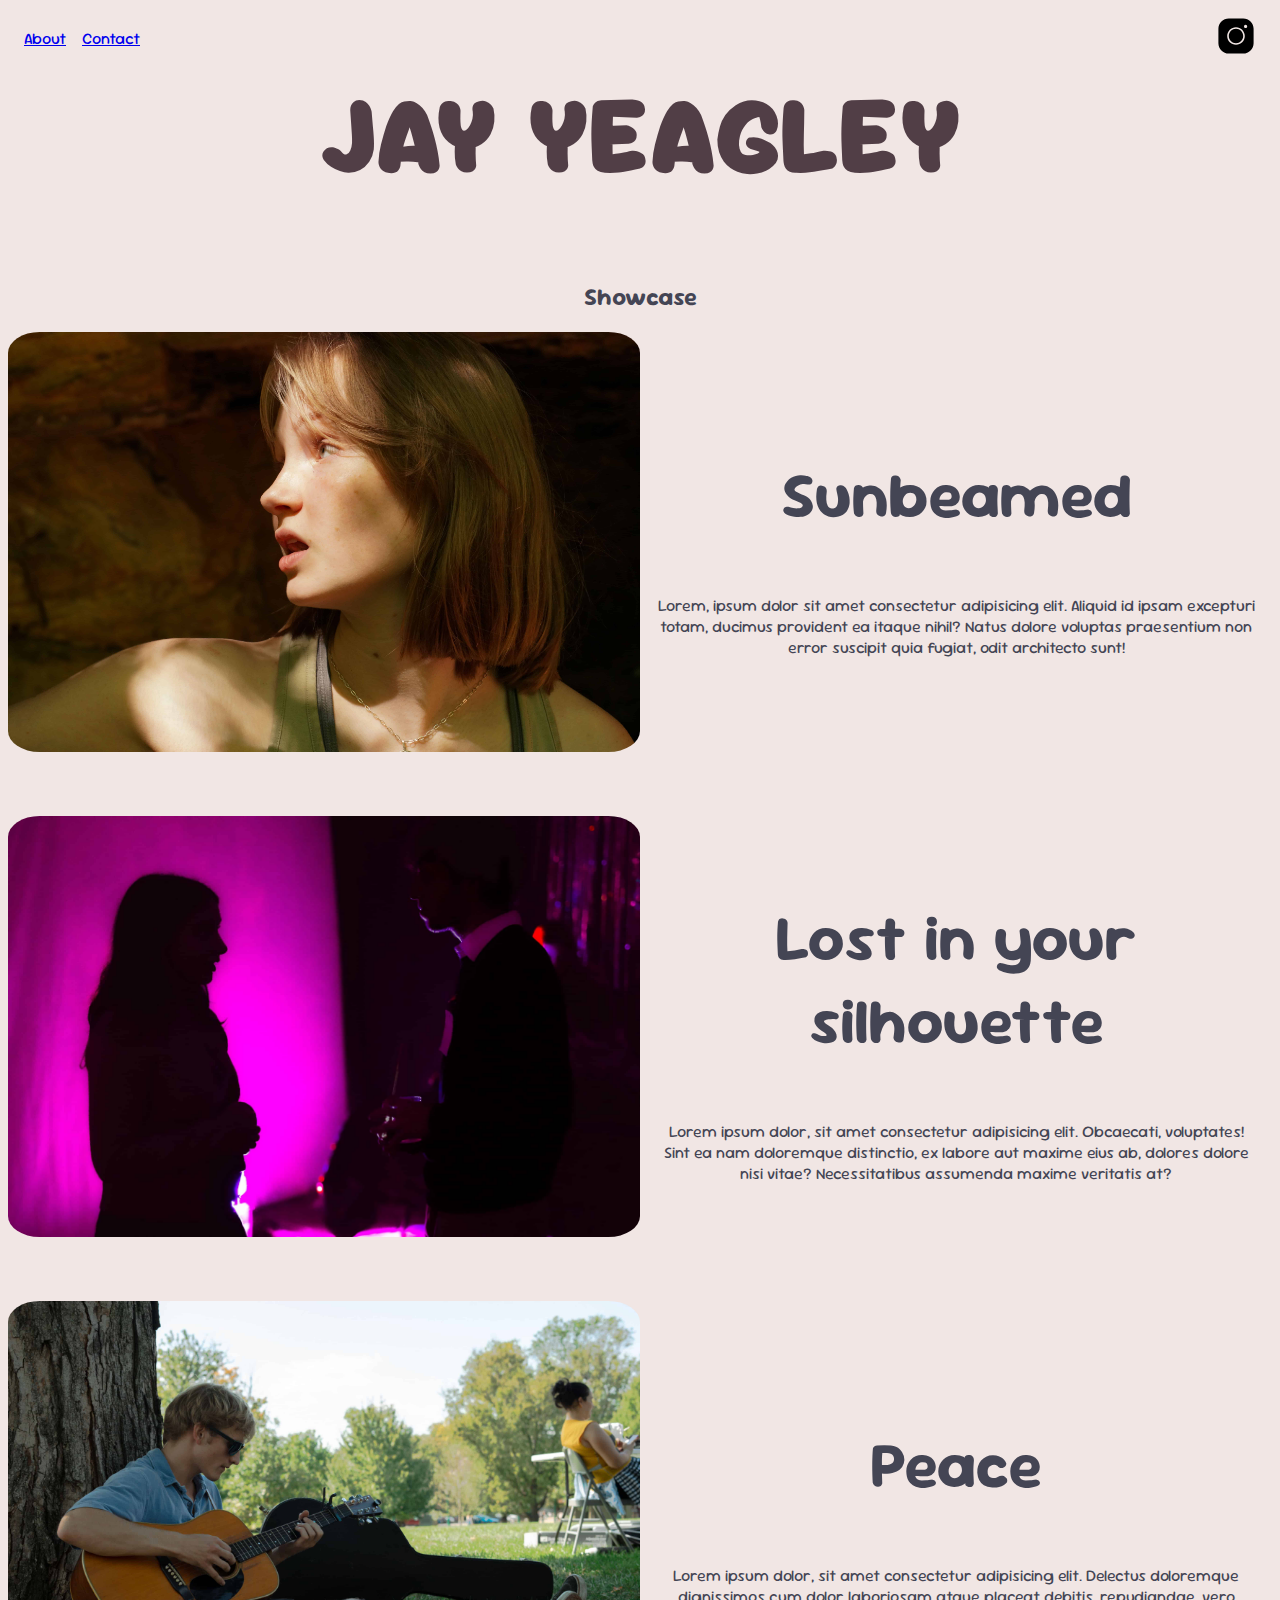
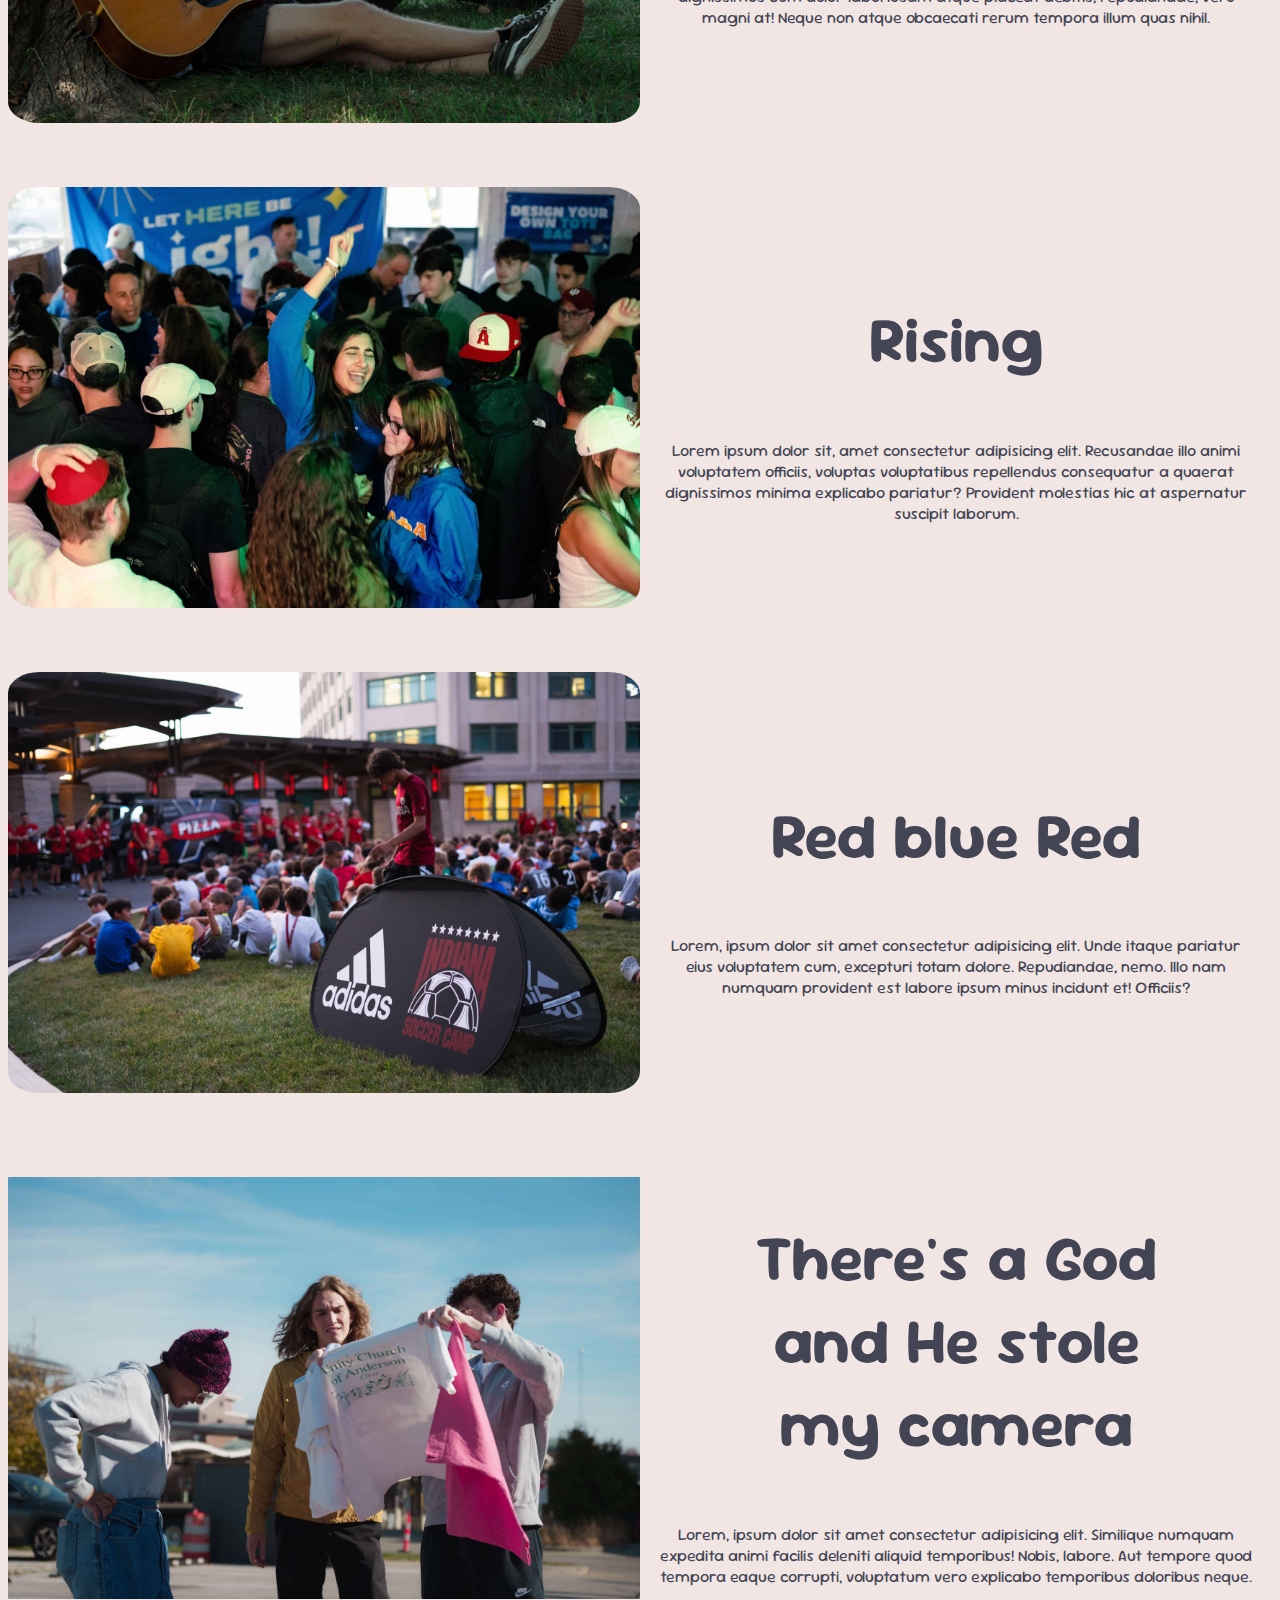
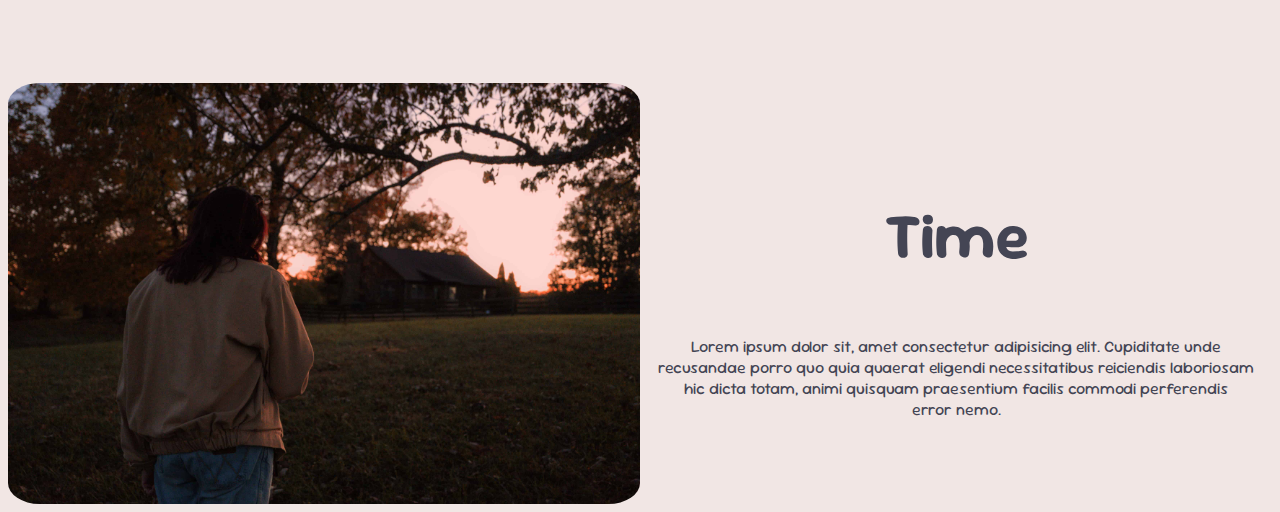
==== commit 67d13fde: "improve image quality and contrast" ====
--- a/index.html
+++ b/index.html
@@ -21,14 +21,18 @@
     <div class="nav-bar">
       <nav>
         <ul>
-          <li>About</li>
-          <li>Contact</li>
+          <li><a href="about.html">About</a></li>
+          <li><a href="contact.html">Contact</a></li>
         </ul>
       </nav>
       <div class="social-media">
         <ul>
           <li>
-            <a href="https://instagram.com/jaytookthesephotos" target="_blank">
+            <a
+              href="https://instagram.com/jaytookthesephotos"
+              target="_blank"
+              rel="preconnect"
+            >
               <svg
                 xmlns="http://www.w3.org/2000/svg"
                 viewBox="0 0 50 50"
@@ -61,9 +65,9 @@
     <div class="showcase">
       <div class="card-container">
         <div class="card-wrapper">
-          <img src="images/alec-cover.png" width="1536" height="1920" />
+          <img src="images/climbing-profile.jpg" width="4912" height="3264" />
           <div class="description">
-            <h1 class="shoot-title">Alec performance</h1>
+            <h1 class="shoot-title">Sunbeamed</h1>
             <p class="shoot-description">
               Lorem, ipsum dolor sit amet consectetur adipisicing elit. Aliquid
               id ipsam excepturi totam, ducimus provident ea itaque nihil? Natus
@@ -75,9 +79,14 @@
       </div>
       <div class="card-container">
         <div class="card-wrapper">
-          <img src="images/fischer-sled-cover.jpg" width="1920" height="1280" />
+          <img
+            src="images/pink-duo.jpg"
+            loading="lazy"
+            width="2709"
+            height="1806"
+          />
           <div class="description">
-            <h1 class="shoot-title">Fischer sledding</h1>
+            <h1 class="shoot-title">Lost in your silhouette</h1>
             <p class="shoot-description">
               Lorem ipsum dolor, sit amet consectetur adipisicing elit.
               Obcaecati, voluptates! Sint ea nam doloremque distinctio, ex
@@ -89,9 +98,14 @@
       </div>
       <div class="card-container">
         <div class="card-wrapper">
-          <img src="images/christmas-cover.png" width="1920" height="1280" />
+          <img
+            src="images/guitar-player.jpg"
+            loading="lazy"
+            width="3504"
+            height="2336"
+          />
           <div class="description">
-            <h1 class="shoot-title">Christmas</h1>
+            <h1 class="shoot-title">Peace</h1>
             <p class="shoot-description">
               Lorem ipsum dolor, sit amet consectetur adipisicing elit. Delectus
               doloremque dignissimos cum dolor laboriosam atque placeat debitis,
@@ -103,9 +117,14 @@
       </div>
       <div class="card-container">
         <div class="card-wrapper">
-          <img src="images/hanukkah-cover.png" width="1536" height="1920" />
+          <img
+            src="images/party.jpg"
+            loading="lazy"
+            width="3504"
+            height="2336"
+          />
           <div class="description">
-            <h1 class="shoot-title">Hanukkah</h1>
+            <h1 class="shoot-title">Rising</h1>
             <p class="shoot-description">
               Lorem ipsum dolor sit, amet consectetur adipisicing elit.
               Recusandae illo animi voluptatem officiis, voluptas voluptatibus
@@ -117,9 +136,14 @@
       </div>
       <div class="card-container">
         <div class="card-wrapper">
-          <img src="images/climbing-cover.png" width="1920" height="1280" />
+          <img
+            src="images/soccer-camp.jpg"
+            loading="lazy"
+            width="3504"
+            height="2336"
+          />
           <div class="description">
-            <h1 class="shoot-title">Climbing</h1>
+            <h1 class="shoot-title">Red blue Red</h1>
             <p class="shoot-description">
               Lorem, ipsum dolor sit amet consectetur adipisicing elit. Unde
               itaque pariatur eius voluptatem cum, excepturi totam dolore.
@@ -131,9 +155,14 @@
       </div>
       <div class="card-container">
         <div class="card-wrapper">
-          <img src="images/hoodie-cover.png" width="1920" height="1920" />
+          <img
+            src="images/shirt.jpg"
+            loading="lazy"
+            width="3160"
+            height="2107"
+          />
           <div class="description">
-            <h1 class="shoot-title">Hoodie</h1>
+            <h1 class="shoot-title">There's a God and He stole my camera</h1>
             <p class="shoot-description">
               Lorem, ipsum dolor sit amet consectetur adipisicing elit.
               Similique numquam expedita animi facilis deleniti aliquid
@@ -145,9 +174,14 @@
       </div>
       <div class="card-container">
         <div class="card-wrapper">
-          <img src="images/cadence-cover.png" width="1536" height="1920" />
+          <img
+            src="images/sunset.jpg"
+            loading="lazy"
+            width="3504"
+            height="2336"
+          />
           <div class="description">
-            <h1 class="shoot-title">Cadence</h1>
+            <h1 class="shoot-title">Time</h1>
             <p class="shoot-description">
               Lorem ipsum dolor sit, amet consectetur adipisicing elit.
               Cupiditate unde recusandae porro quo quia quaerat eligendi
--- a/styles.css
+++ b/styles.css
@@ -1,7 +1,7 @@
 @property --dark-bg {
   syntax: "<color>";
   inherits: true;
-  initial-value: #172121;
+  initial-value: #080c0c;
 }
 
 @property --light-bg {
@@ -135,6 +135,7 @@
   img {
     height: 100%;
     object-fit: contain;
+    border-radius: 5%;
   }
 }
 
@@ -181,7 +182,6 @@
 
     img {
       z-index: -1;
-      border-radius: 5%;
     }
 
     p {
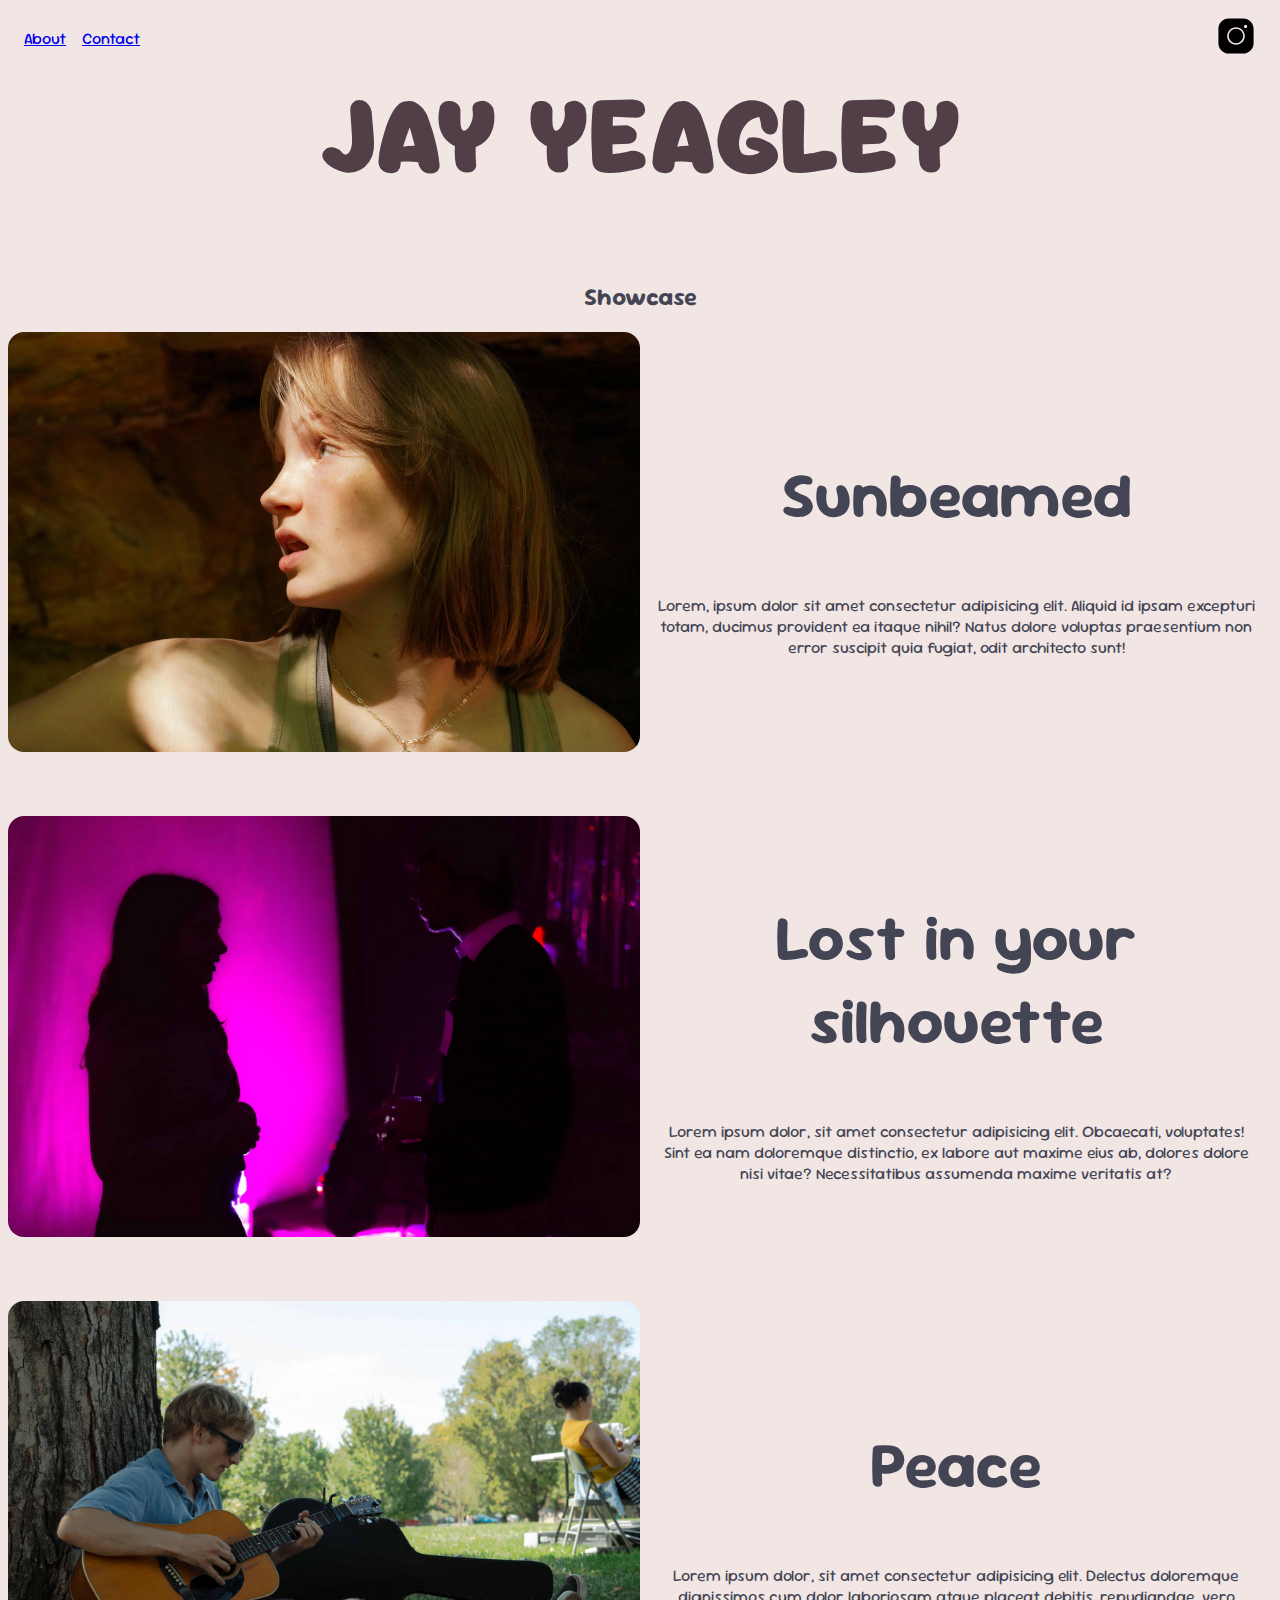
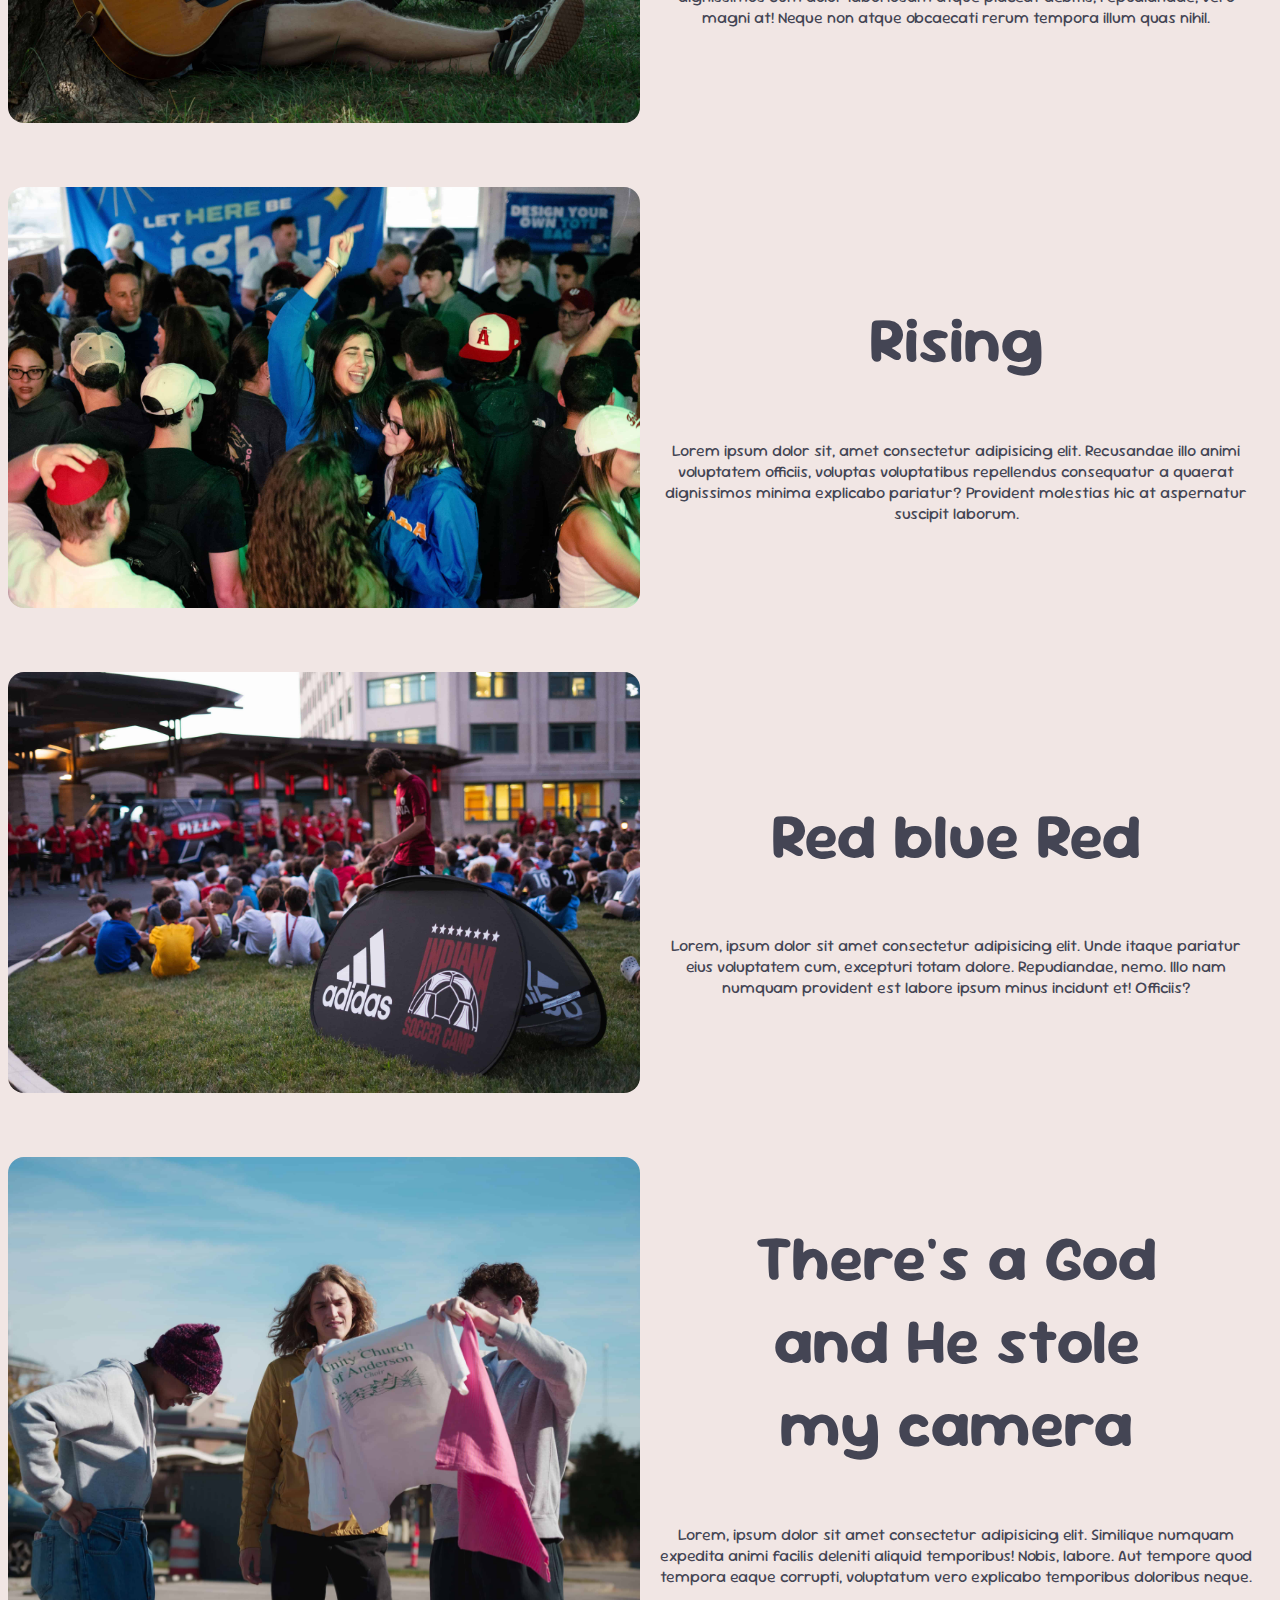
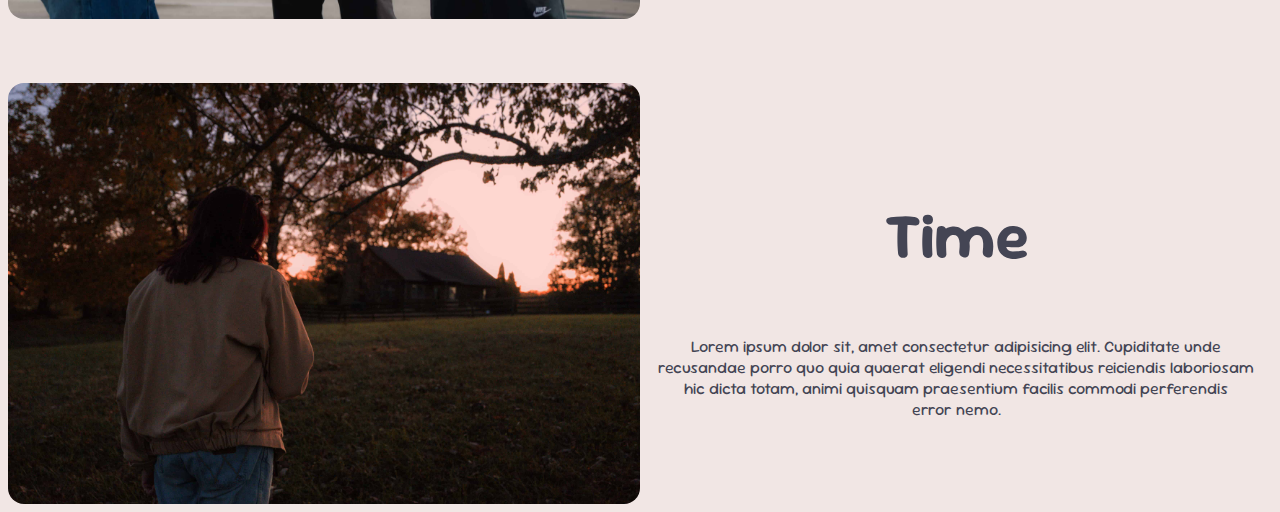
==== commit 4528da1d: "optimize font load" ====
--- a/index.html
+++ b/index.html
@@ -2,6 +2,12 @@
 <html lang="en-US">
   <head>
     <meta charset="utf-8" />
+    <link rel="preconnect" href="https://fonts.googleapis.com" />
+    <link rel="preconnect" href="https://fonts.gstatic.com" crossorigin />
+    <link
+      href="https://fonts.googleapis.com/css2?family=Sour+Gummy:ital,wght@0,100..900;1,100..900&display=swap"
+      rel="stylesheet"
+    />
     <meta name="author" content="Ben Yeagley" />
     <meta
       name="description"
@@ -9,12 +15,7 @@
     />
     <title>Jay Yeagley</title>
     <link rel="stylesheet" href="styles.css" />
-    <link rel="preconnect" href="https://fonts.googleapis.com" />
-    <link rel="preconnect" href="https://fonts.gstatic.com" crossorigin />
-    <link
-      href="https://fonts.googleapis.com/css2?family=Sour+Gummy:ital,wght@0,100..900;1,100..900&display=swap"
-      rel="stylesheet"
-    />
+
     <script src="index.js" defer></script>
   </head>
   <body>
--- a/styles.css
+++ b/styles.css
@@ -35,6 +35,8 @@
   font-weight: 400;
   font-style: normal;
   font-variation-settings: "wdth" 100;
+
+  font-display: block;
 
   background-color: light-dark(var(--light-bg), var(--dark-bg));
   color: light-dark(#444554, var(--light-bg));
@@ -134,13 +136,9 @@
 
   img {
     height: 100%;
-    object-fit: contain;
-    border-radius: 5%;
+    object-fit: cover;
+    border-radius: 1em;
   }
-}
-
-.shoot-title {
-  /* color: light-dark(var(--dark-bg), var(--light-bg)); */
 }
 
 .card-wrapper h1 {
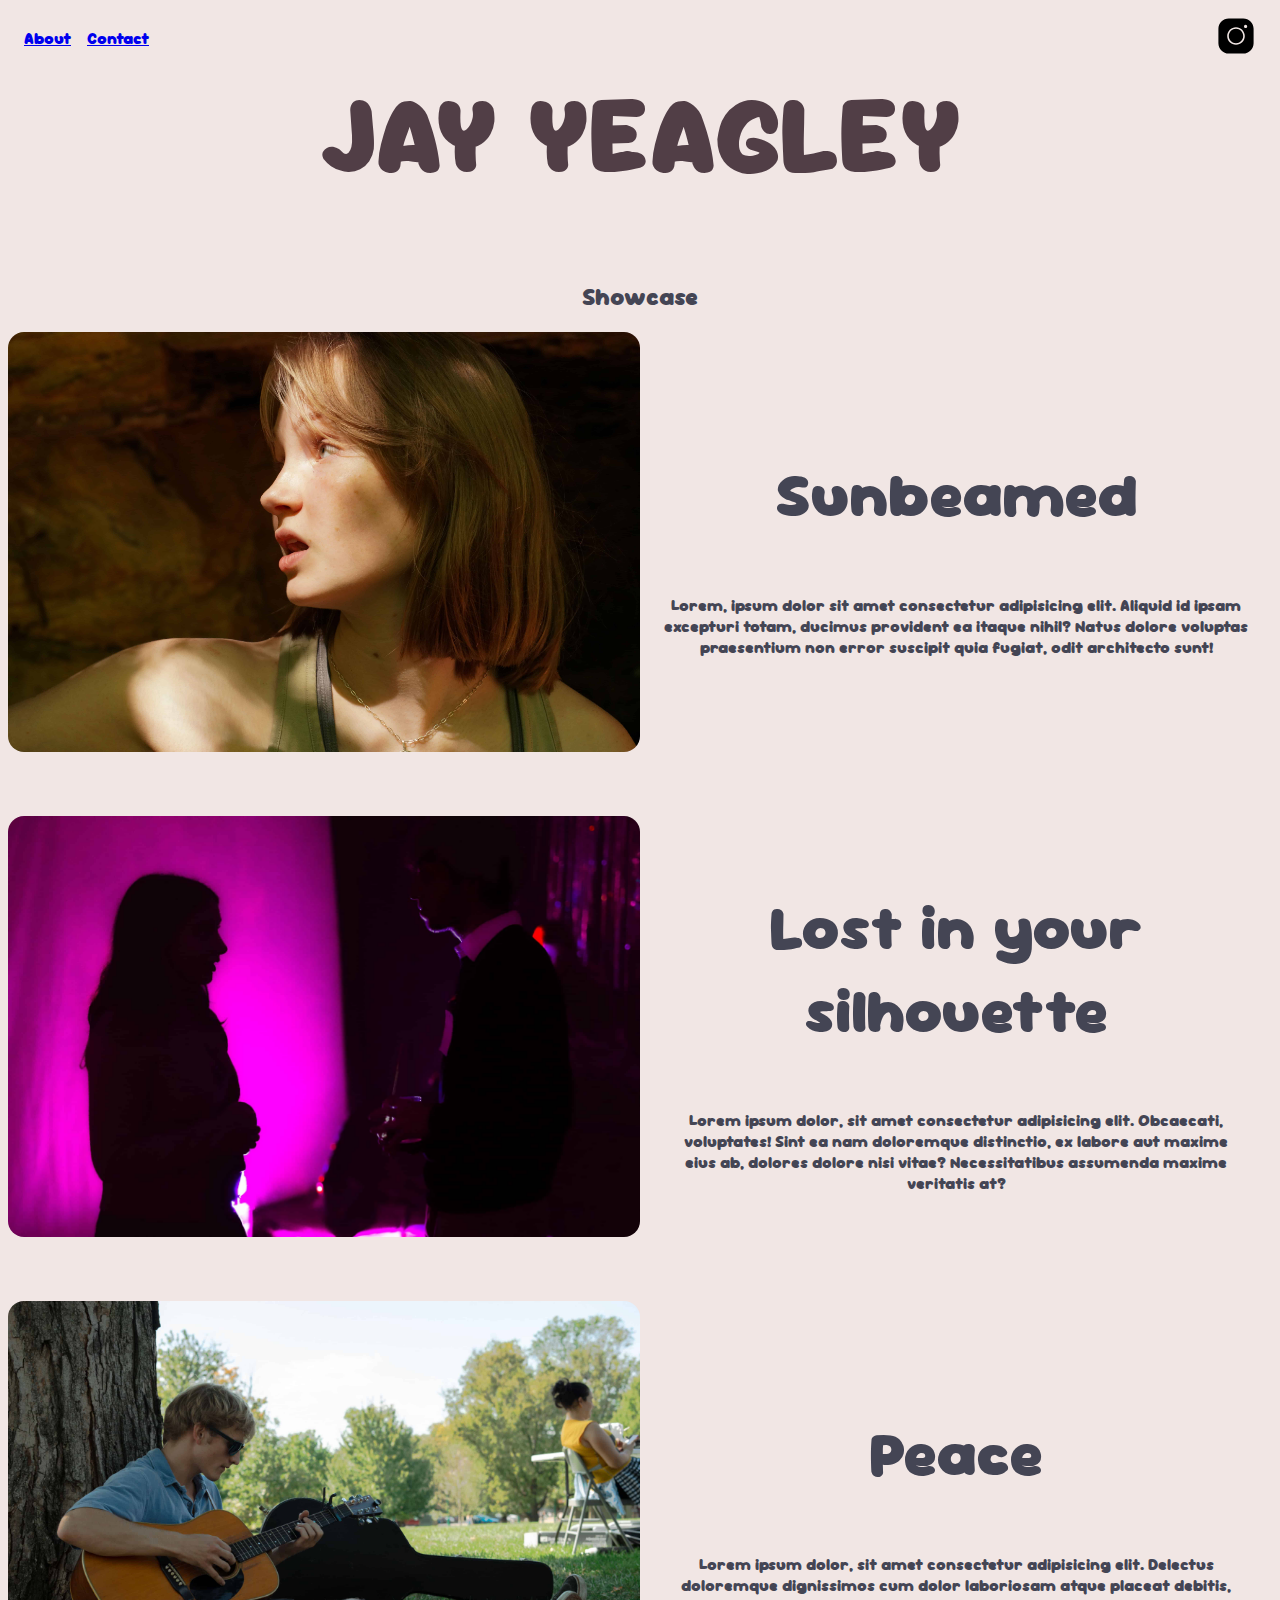
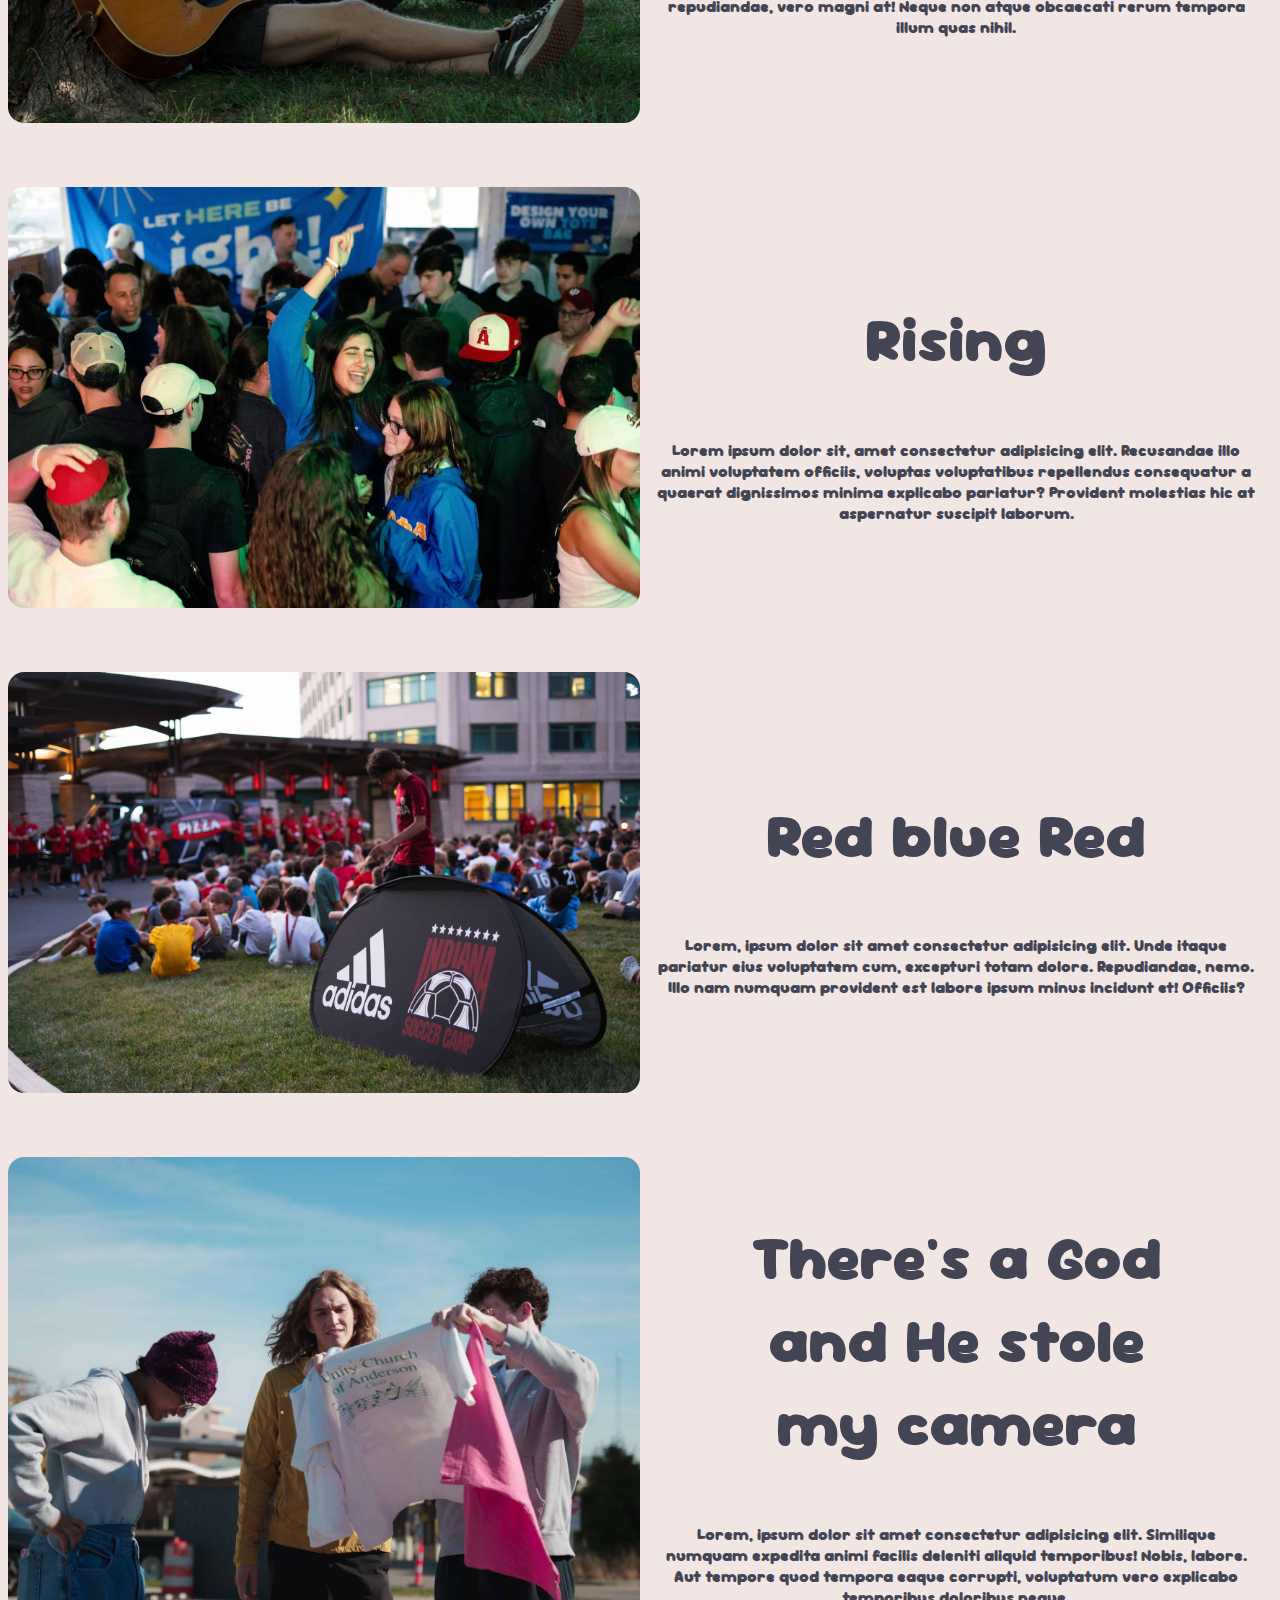
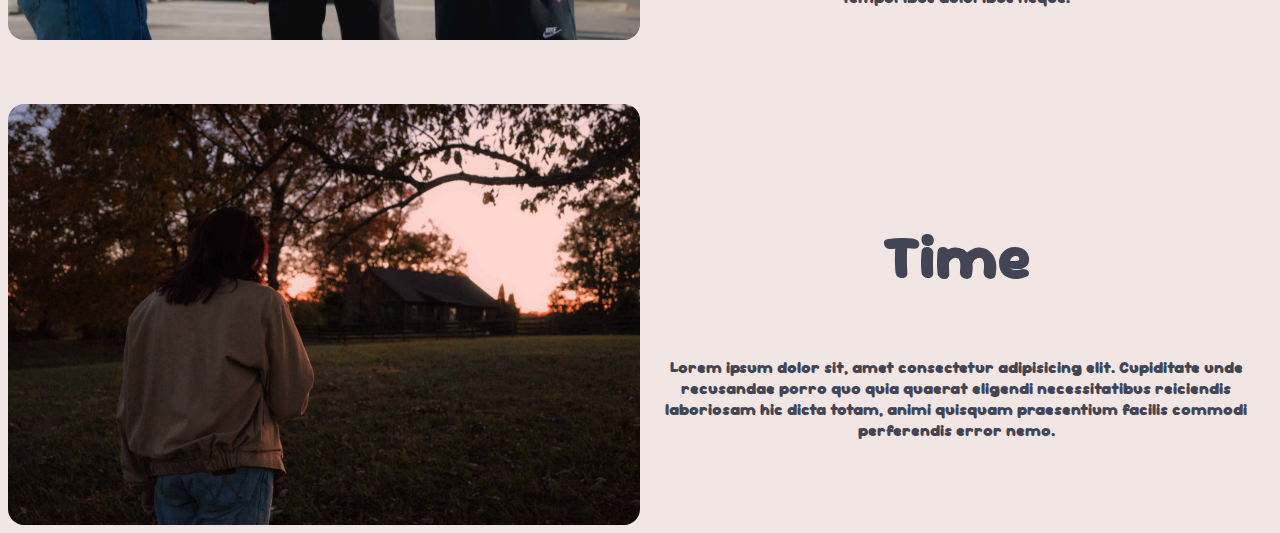
==== commit b58010f3: "serve font from local" ====
--- a/index.html
+++ b/index.html
@@ -2,12 +2,6 @@
 <html lang="en-US">
   <head>
     <meta charset="utf-8" />
-    <link rel="preconnect" href="https://fonts.googleapis.com" />
-    <link rel="preconnect" href="https://fonts.gstatic.com" crossorigin />
-    <link
-      href="https://fonts.googleapis.com/css2?family=Sour+Gummy:ital,wght@0,100..900;1,100..900&display=swap"
-      rel="stylesheet"
-    />
     <meta name="author" content="Ben Yeagley" />
     <meta
       name="description"
--- a/styles.css
+++ b/styles.css
@@ -24,6 +24,21 @@
 
 @view-transition {
   navigation: auto;
+}
+
+@font-face {
+  font-family: "Sour Gummy";
+  src: url("font/sourgummy-variablefont_wdthwght-webfont.woff") format("woff"),
+    url("font/sourgummy-variablefont_wdthwght-webfont.woff2") format("woff2");
+}
+
+@font-face {
+  font-family: "Sour Gummy";
+  src: url("font/sourgummy-italic-variablefont_wdthwght-webfont.woff")
+      format("woff"),
+    url("font/sourgummy-italic-variablefont_wdthwght-webfont.woff2")
+      format("woff2");
+  font-style: italic;
 }
 
 html {
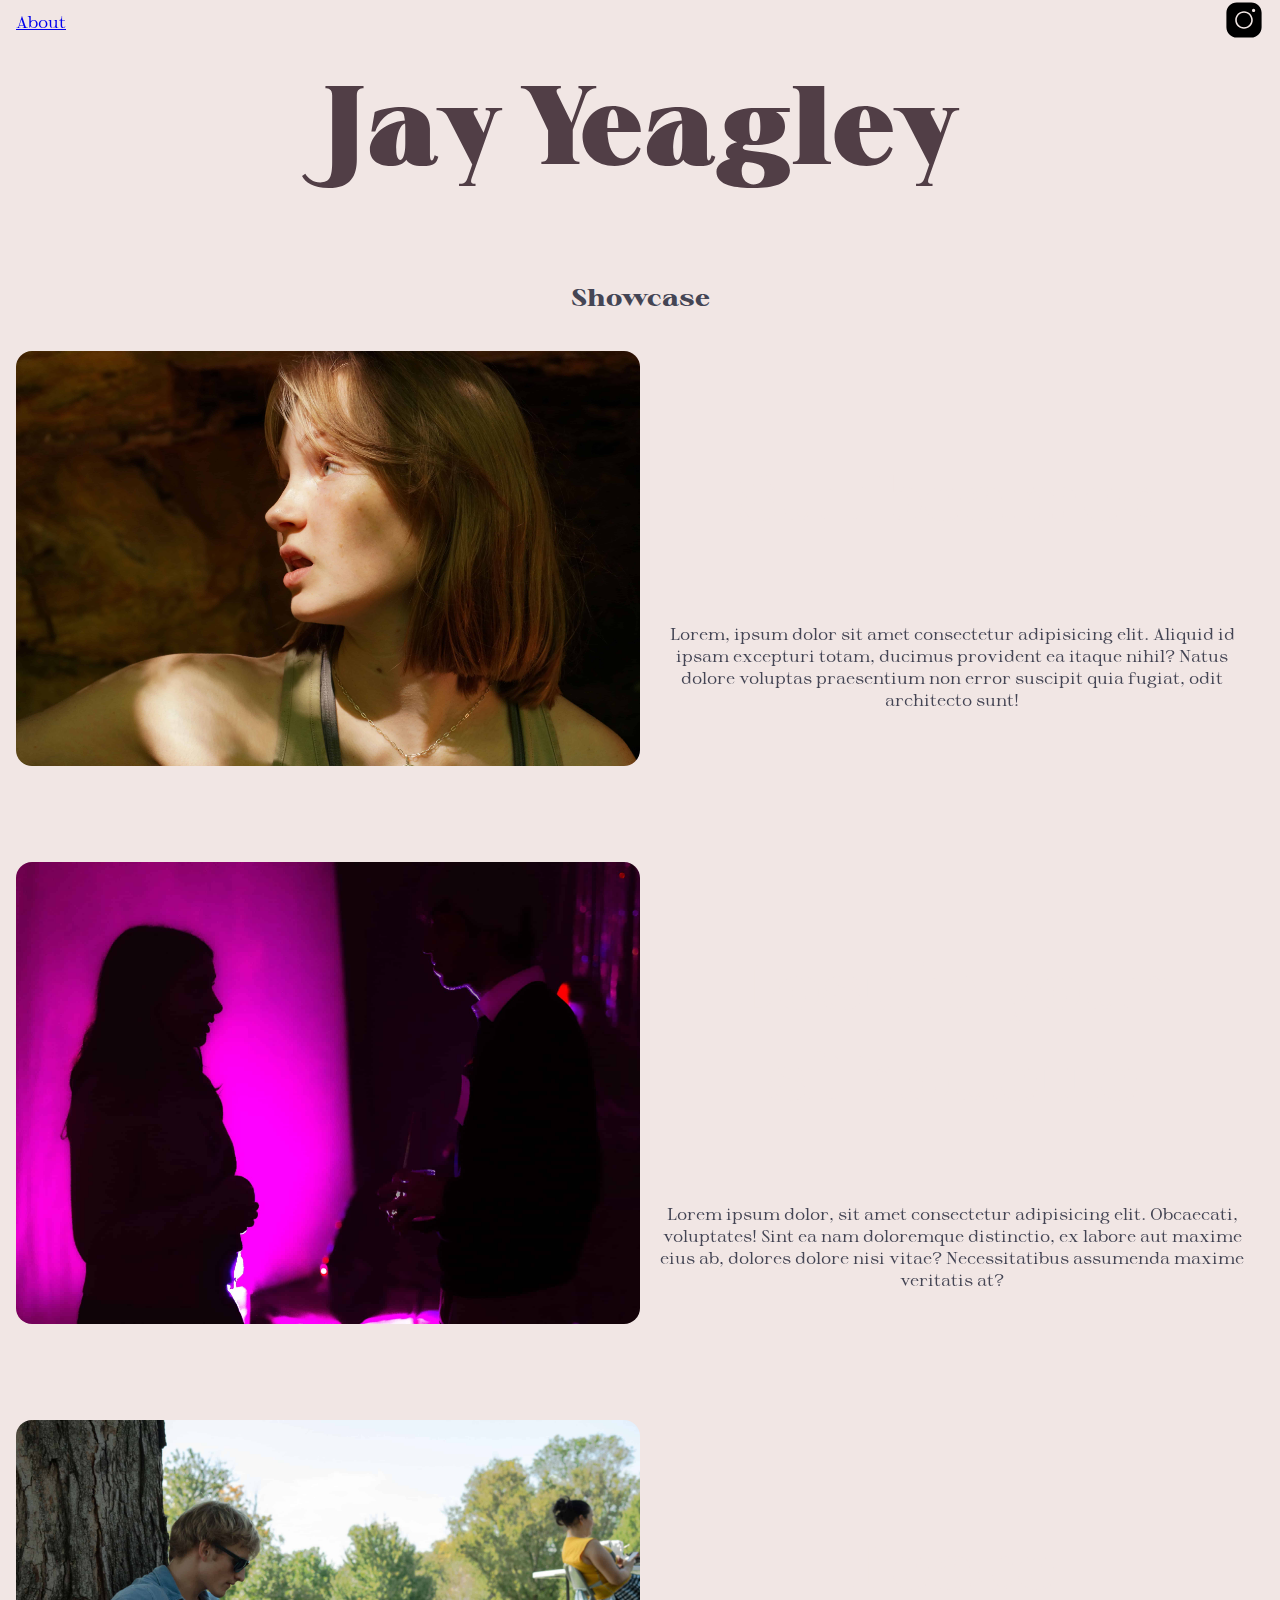
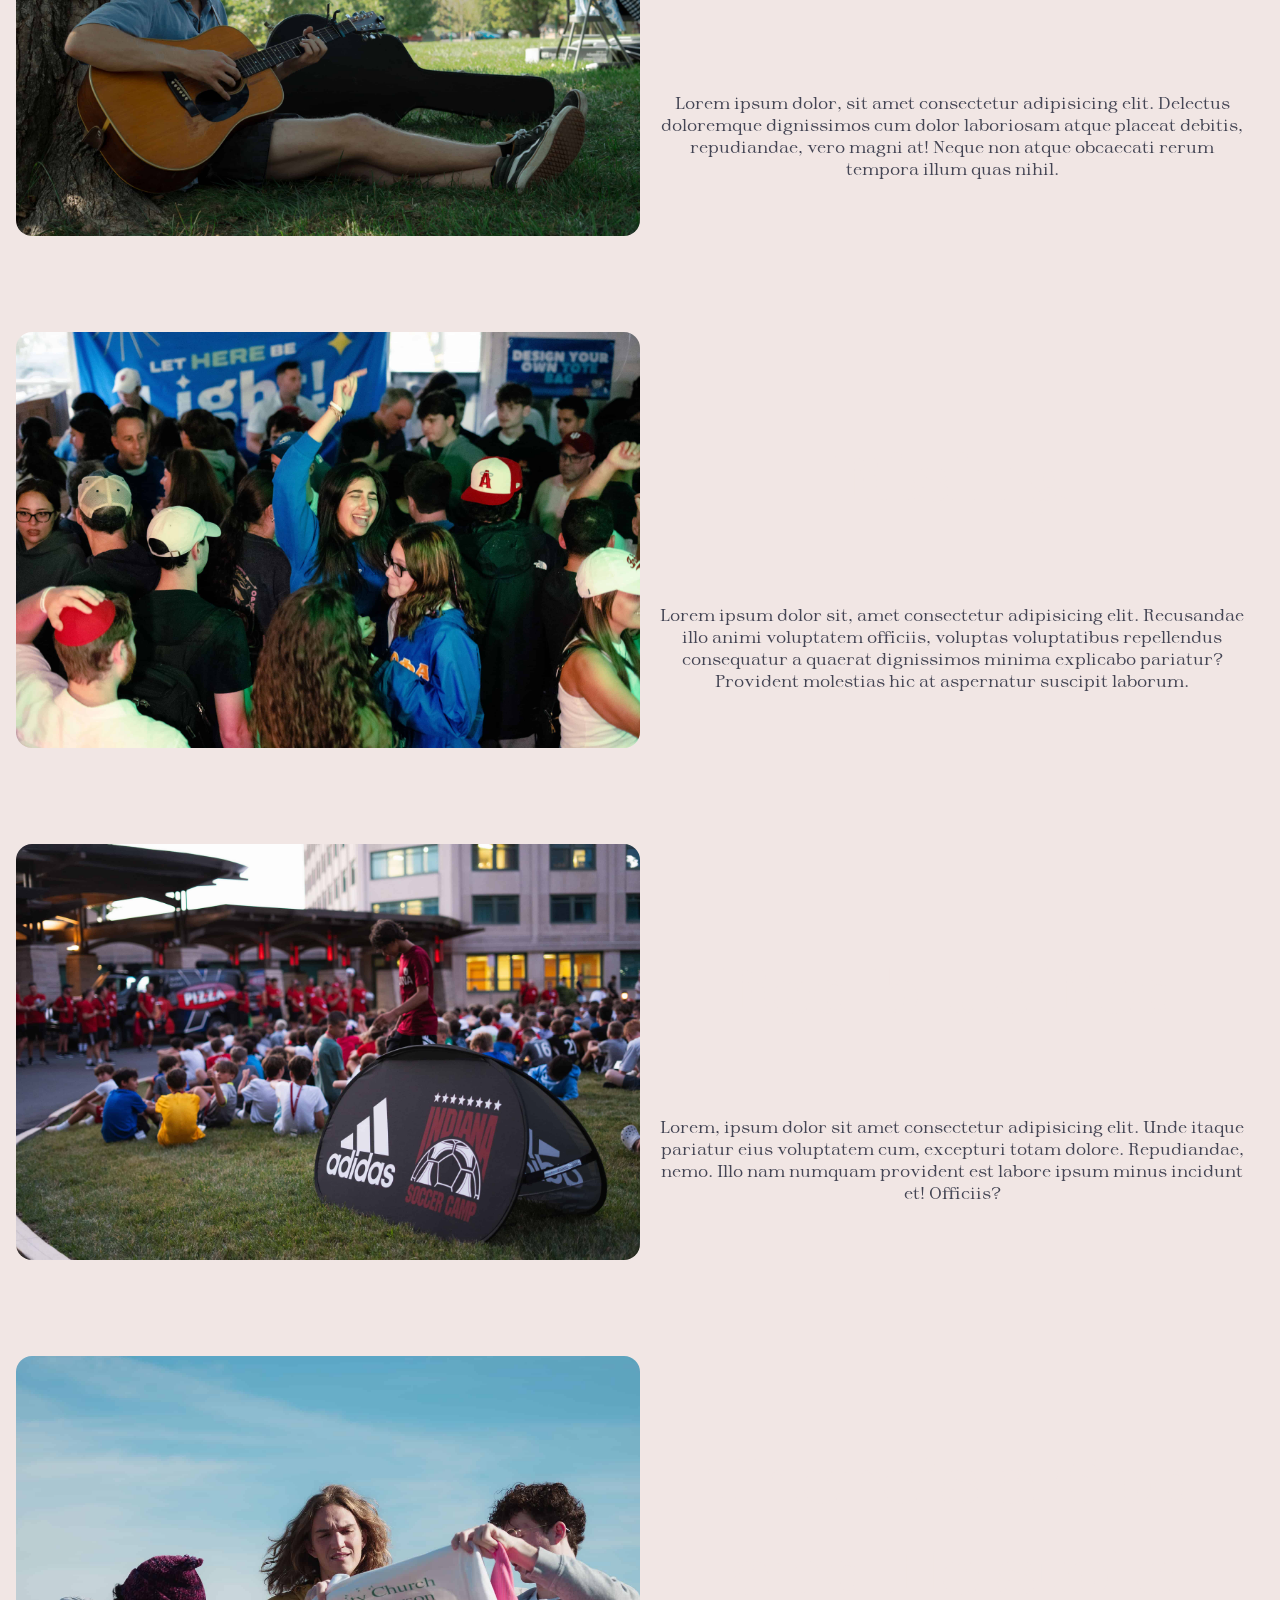
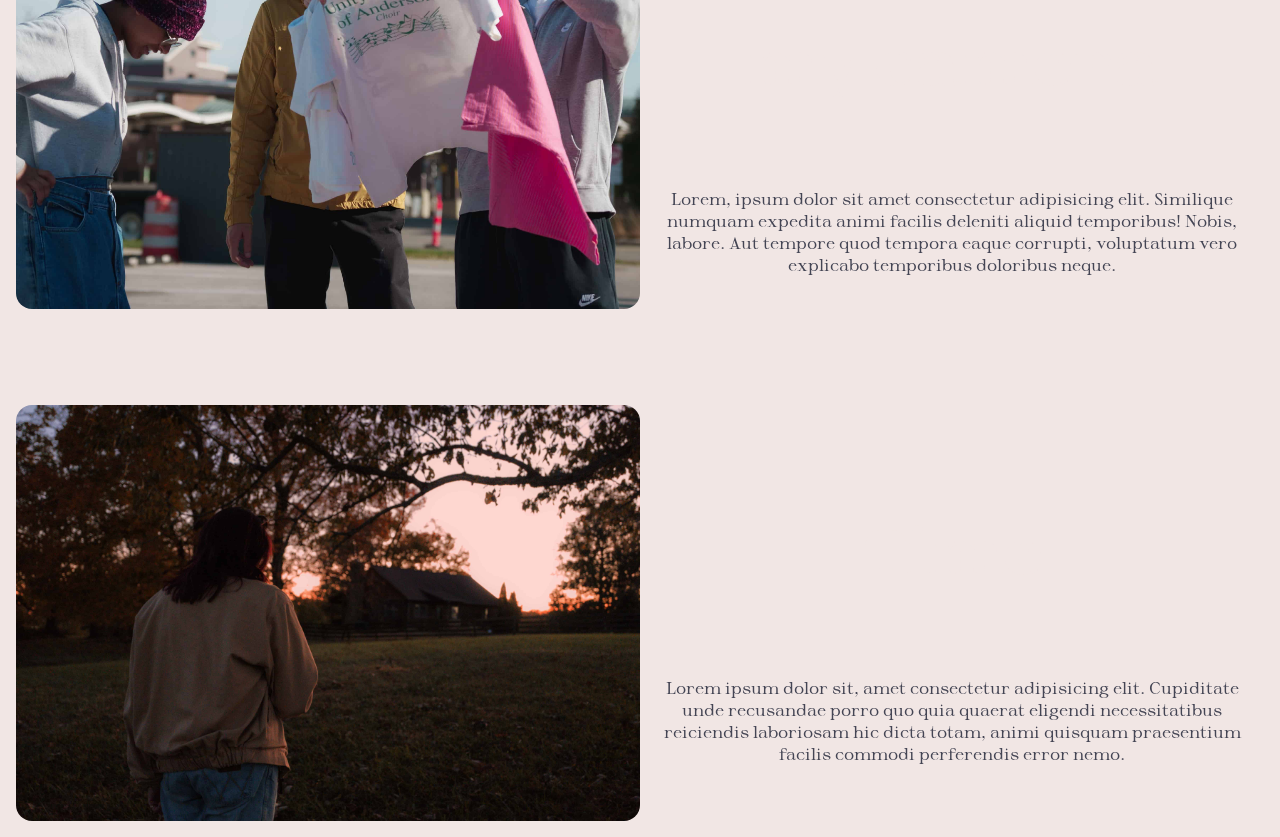
==== commit d009a4fa: "style based on mobile by default" ====
--- a/index.html
+++ b/index.html
@@ -4,20 +4,19 @@
     <meta charset="utf-8" />
     <meta name="author" content="Ben Yeagley" />
     <meta
-      name="description"
+      name="shoot-info"
       content="A showcase of photography by Jay Yeagley."
     />
     <title>Jay Yeagley</title>
     <link rel="stylesheet" href="styles.css" />
 
-    <script src="index.js" defer></script>
+    <script src="main.js" defer></script>
   </head>
   <body>
-    <div class="nav-bar">
+    <header class="primary-header">
       <nav>
         <ul>
           <li><a href="about.html">About</a></li>
-          <li><a href="contact.html">Contact</a></li>
         </ul>
       </nav>
       <div class="social-media">
@@ -52,17 +51,21 @@
           </li>
         </ul>
       </div>
-    </div>
+    </header>
 
-    <h1 class="name">JAY YEAGLEY</h1>
+    <h1 class="name">Jay Yeagley</h1>
 
     <h2 class="showcase-header">Showcase</h2>
     <div class="showcase">
       <div class="card-container">
         <div class="card-wrapper">
-          <img src="images/climbing-profile.jpg" width="4912" height="3264" />
-          <div class="description">
-            <h1 class="shoot-title">Sunbeamed</h1>
+          <img
+            src="assets/images/climbing-profile.jpg"
+            width="4912"
+            height="3264"
+          />
+          <div class="shoot-info">
+            <h3 class="shoot-title">Sunbeamed</h3>
             <p class="shoot-description">
               Lorem, ipsum dolor sit amet consectetur adipisicing elit. Aliquid
               id ipsam excepturi totam, ducimus provident ea itaque nihil? Natus
@@ -75,13 +78,13 @@
       <div class="card-container">
         <div class="card-wrapper">
           <img
-            src="images/pink-duo.jpg"
+            src="assets/images/pink-duo.jpg"
             loading="lazy"
             width="2709"
             height="1806"
           />
-          <div class="description">
-            <h1 class="shoot-title">Lost in your silhouette</h1>
+          <div class="shoot-info">
+            <h3 class="shoot-title">Lost in your silhouette</h3>
             <p class="shoot-description">
               Lorem ipsum dolor, sit amet consectetur adipisicing elit.
               Obcaecati, voluptates! Sint ea nam doloremque distinctio, ex
@@ -94,13 +97,13 @@
       <div class="card-container">
         <div class="card-wrapper">
           <img
-            src="images/guitar-player.jpg"
+            src="assets/images/guitar-player.jpg"
             loading="lazy"
             width="3504"
             height="2336"
           />
-          <div class="description">
-            <h1 class="shoot-title">Peace</h1>
+          <div class="shoot-info">
+            <h3 class="shoot-title">Peace</h3>
             <p class="shoot-description">
               Lorem ipsum dolor, sit amet consectetur adipisicing elit. Delectus
               doloremque dignissimos cum dolor laboriosam atque placeat debitis,
@@ -113,13 +116,13 @@
       <div class="card-container">
         <div class="card-wrapper">
           <img
-            src="images/party.jpg"
+            src="assets/images/party.jpg"
             loading="lazy"
             width="3504"
             height="2336"
           />
-          <div class="description">
-            <h1 class="shoot-title">Rising</h1>
+          <div class="shoot-info">
+            <h3 class="shoot-title">Rising</h3>
             <p class="shoot-description">
               Lorem ipsum dolor sit, amet consectetur adipisicing elit.
               Recusandae illo animi voluptatem officiis, voluptas voluptatibus
@@ -132,13 +135,13 @@
       <div class="card-container">
         <div class="card-wrapper">
           <img
-            src="images/soccer-camp.jpg"
+            src="assets/images/soccer-camp.jpg"
             loading="lazy"
             width="3504"
             height="2336"
           />
-          <div class="description">
-            <h1 class="shoot-title">Red blue Red</h1>
+          <div class="shoot-info">
+            <h3 class="shoot-title">Red blue Red</h3>
             <p class="shoot-description">
               Lorem, ipsum dolor sit amet consectetur adipisicing elit. Unde
               itaque pariatur eius voluptatem cum, excepturi totam dolore.
@@ -151,13 +154,13 @@
       <div class="card-container">
         <div class="card-wrapper">
           <img
-            src="images/shirt.jpg"
+            src="assets/images/shirt.jpg"
             loading="lazy"
             width="3160"
             height="2107"
           />
-          <div class="description">
-            <h1 class="shoot-title">There's a God and He stole my camera</h1>
+          <div class="shoot-info">
+            <h3 class="shoot-title">There's a God and He stole my camera</h3>
             <p class="shoot-description">
               Lorem, ipsum dolor sit amet consectetur adipisicing elit.
               Similique numquam expedita animi facilis deleniti aliquid
@@ -170,13 +173,13 @@
       <div class="card-container">
         <div class="card-wrapper">
           <img
-            src="images/sunset.jpg"
+            src="assets/images/sunset.jpg"
             loading="lazy"
             width="3504"
             height="2336"
           />
-          <div class="description">
-            <h1 class="shoot-title">Time</h1>
+          <div class="shoot-info">
+            <h3 class="shoot-title">Time</h3>
             <p class="shoot-description">
               Lorem ipsum dolor sit, amet consectetur adipisicing elit.
               Cupiditate unde recusandae porro quo quia quaerat eligendi
--- a/styles.css
+++ b/styles.css
@@ -27,34 +27,148 @@
 }
 
 @font-face {
-  font-family: "Sour Gummy";
-  src: url("font/sourgummy-variablefont_wdthwght-webfont.woff") format("woff"),
-    url("font/sourgummy-variablefont_wdthwght-webfont.woff2") format("woff2");
-}
-
-@font-face {
-  font-family: "Sour Gummy";
-  src: url("font/sourgummy-italic-variablefont_wdthwght-webfont.woff")
-      format("woff"),
-    url("font/sourgummy-italic-variablefont_wdthwght-webfont.woff2")
-      format("woff2");
-  font-style: italic;
+  font-family: "Sprat";
+  src: url("assets/fonts/sprat/Sprat-Black.woff2") format("woff2");
+  font-weight: 900;
+  font-style: normal;
+}
+
+@font-face {
+  font-family: "Sprat";
+  src: url("assets/fonts/sprat/Sprat-Bold.woff2") format("woff2");
+  font-weight: 700;
+  font-style: normal;
+}
+
+@font-face {
+  font-family: "Sprat";
+  src: url("assets/fonts/sprat/Sprat-Medium.woff2") format("woff2");
+  font-weight: 500;
+  font-style: normal;
+}
+
+@font-face {
+  font-family: "Sprat";
+  src: url("assets/fonts/sprat/Sprat-Regular.woff2") format("woff2");
+  font-weight: 400;
+  font-style: normal;
+}
+
+@font-face {
+  font-family: "Sprat";
+  src: url("assets/fonts/sprat/Sprat-Light.woff2") format("woff2");
+  font-weight: 300;
+  font-style: normal;
+}
+
+@font-face {
+  font-family: "Sprat";
+  src: url("assets/fonts/sprat/Sprat-Thin.woff2") format("woff2");
+  font-weight: 100;
+  font-style: normal;
+}
+
+@font-face {
+  font-family: "Sprat";
+  src: url("assets/fonts/sprat/Sprat-CondensedBlack.woff2") format("woff2");
+  font-weight: 900;
+  font-stretch: condensed;
+}
+
+@font-face {
+  font-family: "Sprat";
+  src: url("assets/fonts/sprat/Sprat-CondensedBold.woff2") format("woff2");
+  font-weight: 700;
+  font-stretch: condensed;
+}
+
+@font-face {
+  font-family: "Sprat";
+  src: url("assets/fonts/sprat/Sprat-CondensedMedium.woff2") format("woff2");
+  font-weight: 500;
+  font-stretch: condensed;
+}
+
+@font-face {
+  font-family: "Sprat";
+  src: url("assets/fonts/sprat/Sprat-CondensedRegular.woff2") format("woff2");
+  font-weight: 400;
+  font-stretch: condensed;
+}
+
+@font-face {
+  font-family: "Sprat";
+  src: url("assets/fonts/sprat/Sprat-CondensedLight.woff2") format("woff2");
+  font-weight: 300;
+  font-stretch: condensed;
+}
+
+@font-face {
+  font-family: "Sprat";
+  src: url("assets/fonts/sprat/Sprat-CondensedThin.woff2") format("woff2");
+  font-weight: 100;
+  font-stretch: condensed;
+}
+
+@font-face {
+  font-family: "Sprat";
+  src: url("assets/fonts/sprat/Sprat-ExtendedBold.woff2") format("woff2");
+  font-weight: 700;
+  font-stretch: expanded;
+}
+
+@font-face {
+  font-family: "Sprat";
+  src: url("assets/fonts/sprat/Sprat-ExtendedRegular.woff2") format("woff2");
+  font-weight: 400;
+  font-stretch: expanded;
+}
+
+@font-face {
+  font-family: "Sprat";
+  src: url("assets/fonts/sprat/Sprat-ExtendedLight.woff2") format("woff2");
+  font-weight: 300;
+  font-stretch: expanded;
+}
+
+@font-face {
+  font-family: "Sprat";
+  src: url("assets/fonts/sprat/Sprat-ExtendedThin.woff2") format("woff2");
+  font-weight: 100;
+  font-stretch: expanded;
+}
+
+@font-face {
+  font-family: "Sprat";
+  src: url("assets/fonts/sprat/Sprat-ExtendedBlack.woff2") format("woff2");
+  font-weight: 900;
+  font-stretch: expanded;
+}
+
+@font-face {
+  font-family: "Sprat";
+  src: url("assets/fonts/sprat/Sprat-ExtendedMedium.woff2") format("woff2");
+  font-weight: 500;
+  font-stretch: expanded;
 }
 
 html {
   hanging-punctuation: first last;
   color-scheme: dark light;
 
-  font-family: "Sour Gummy", serif;
-  font-optical-sizing: auto;
+  font-family: "Sprat";
   font-weight: 400;
   font-style: normal;
-  font-variation-settings: "wdth" 100;
+  font-stretch: normal;
 
   font-display: block;
 
   background-color: light-dark(var(--light-bg), var(--dark-bg));
   color: light-dark(#444554, var(--light-bg));
+}
+
+body {
+  margin: 0;
 }
 
 h1,
@@ -101,28 +215,24 @@
   }
 }
 
-.name {
-  color: light-dark(var(--dark-primary), var(--primary-color));
-
-  text-align: center;
-  font-weight: 900;
-  font-size: clamp(3.5rem, -0.2059rem + 16.4706vw, 7rem);
-  margin-top: 0;
-}
-
-.nav-bar {
+.primary-header {
   display: flex;
   justify-content: space-between;
   align-items: center;
-  margin-inline: 1rem;
-  margin-top: 1rem;
-}
-
-.showcase-header {
-  text-align: center;
-}
-
-ul {
+  padding-inline: 1em;
+
+  position: sticky;
+  top: 0;
+
+  transition: background-color 500ms;
+}
+
+.primary-header.sticking {
+  background-color: blue;
+  z-index: 1;
+}
+
+header ul {
   list-style: none;
   display: flex;
   gap: 1em;
@@ -130,75 +240,91 @@
   padding: 0;
 }
 
-li {
+header li {
   display: inline;
   gap: 0.25em;
+}
+
+.name {
+  color: light-dark(var(--dark-primary), var(--primary-color));
+
+  text-align: center;
+  font-weight: 900;
+  font-stretch: condensed;
+  font-size: clamp(3.5rem, -0.2059rem + 16.4706vw, 7rem);
+  margin-top: 0;
+}
+
+.showcase-header {
+  text-align: center;
 }
 
 .showcase {
   display: flex;
   flex-direction: column;
-  gap: 4em;
-}
-
-.card-container {
-  container: card / inline-size;
+  gap: 4rem;
 }
 
 .card-wrapper {
-  display: grid;
-  grid-template-columns: repeat(2, 1fr);
+  border-radius: 5%;
+  display: flex;
+  position: relative;
+  background: linear-gradient(
+    to bottom,
+    transparent,
+    light-dark(#444554, var(--dark-bg))
+  );
+  margin: 1em;
 
   img {
-    height: 100%;
-    object-fit: cover;
-    border-radius: 1em;
-  }
-}
-
-.card-wrapper h1 {
-  font-size: clamp(1.5rem, 7cqi, 4rem);
+    z-index: -1;
+    border-radius: 5%;
+  }
+}
+
+.shoot-description {
+  display: none;
+}
+
+.shoot-title {
+  font-size: 4rem;
   text-align: center;
-}
-
-.description {
-  margin: 1em;
-  display: flex;
-  flex-direction: column;
-  align-items: center;
-  justify-content: center;
-
-  p {
+  color: var(--light-bg);
+  position: absolute;
+  left: 50%;
+  top: 50%;
+  transform: translate(-50%, -50%);
+}
+
+@media only screen and ((min-width: 1000px) or (orientation: landscape)) {
+  .card-wrapper {
+    display: grid;
+    grid-template-columns: repeat(2, 1fr);
+    background: none;
+
+    img {
+      height: 100%;
+      object-fit: cover;
+      border-radius: 1em;
+    }
+  }
+
+  .shoot-title {
+    font-size: clamp(1.5rem, 7cqi, 4rem);
+    position: static;
+    transform: none;
+  }
+
+  .shoot-info {
+    margin: 1em;
+    display: flex;
+    flex-direction: column;
+    align-items: center;
+    justify-content: center;
+  }
+
+  .shoot-description {
     text-align: center;
-  }
-}
-
-@media (max-width: 1000px) and (orientation: portrait) {
-  .card-wrapper {
-    border-radius: 5%;
-    display: flex;
-    position: relative;
-    background: linear-gradient(
-      to bottom,
-      transparent,
-      light-dark(#444554, var(--dark-bg))
-    );
-    margin: 1em;
-
-    h1 {
-      color: var(--light-bg);
-      position: absolute;
-      left: 50%;
-      top: 50%;
-      transform: translate(-50%, -50%);
-    }
-
-    img {
-      z-index: -1;
-    }
-
-    p {
-      display: none;
-    }
-  }
-}
+    display: block;
+  }
+}
